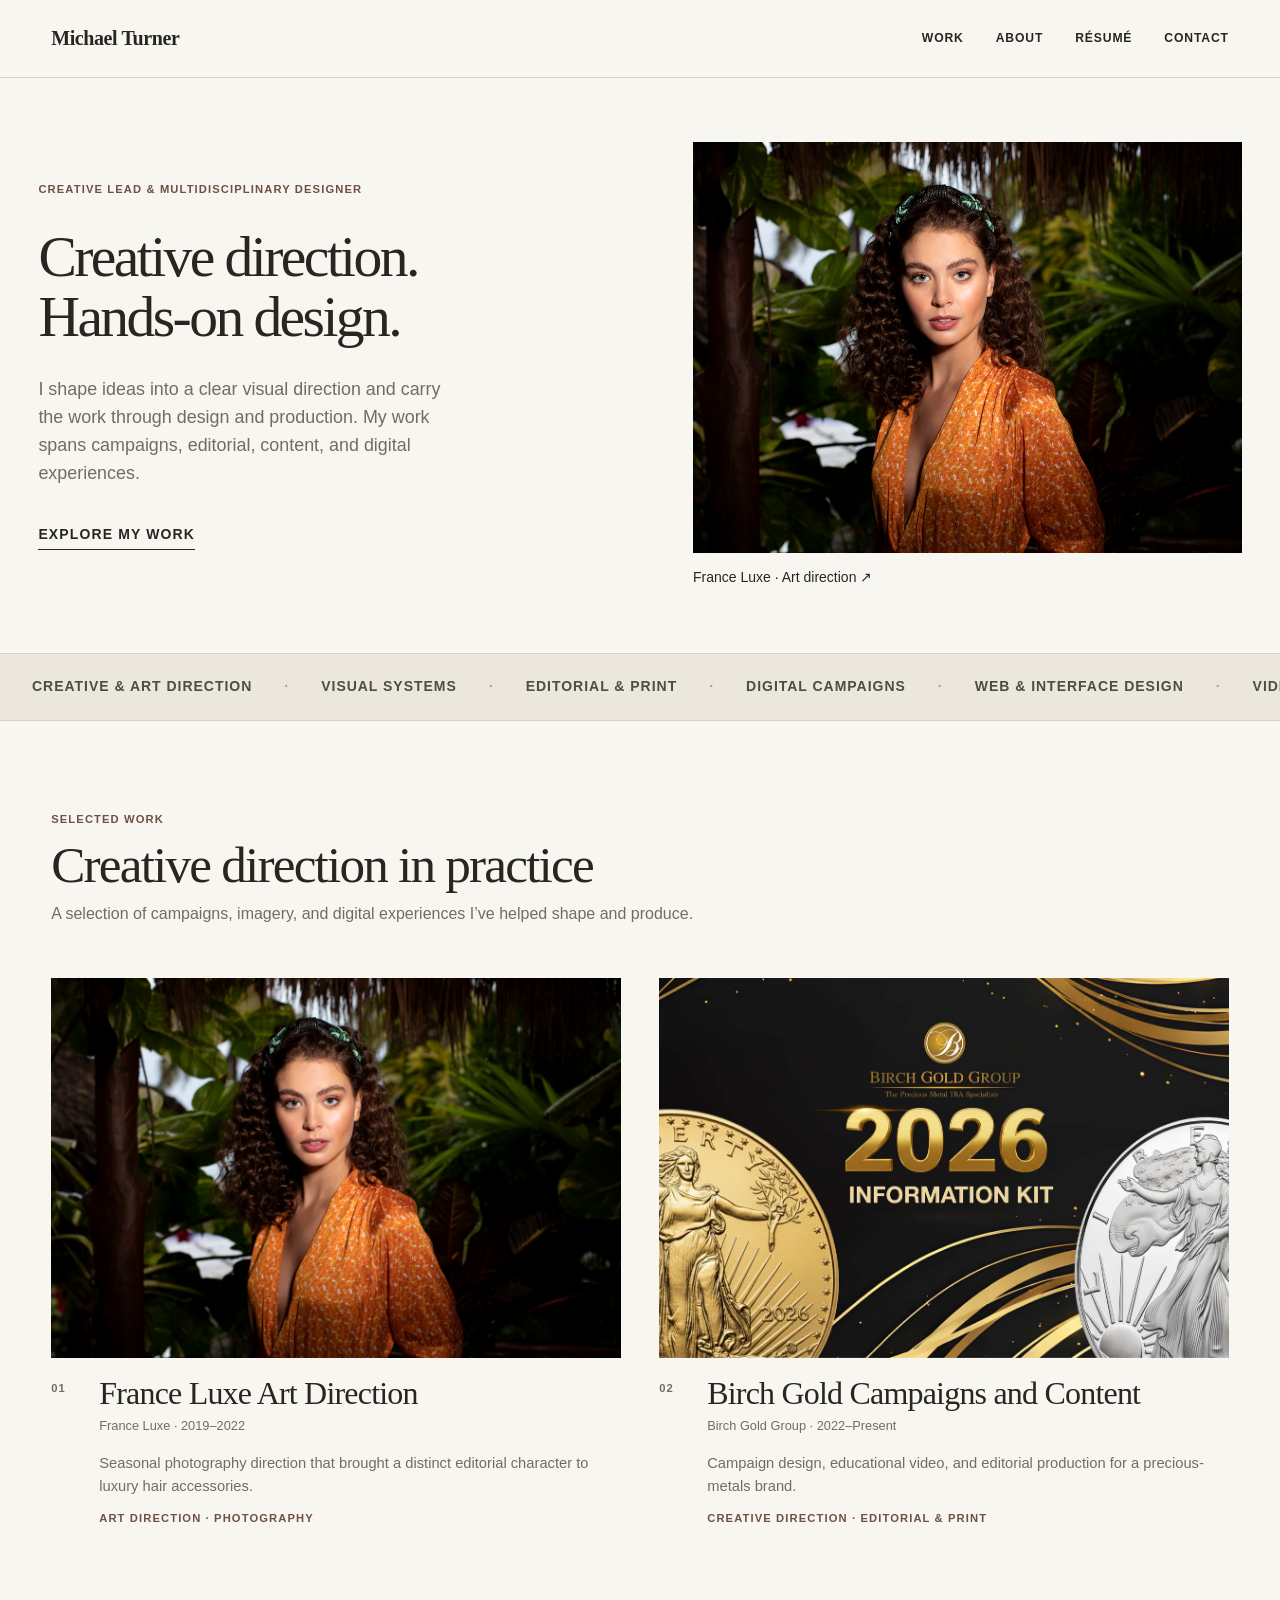
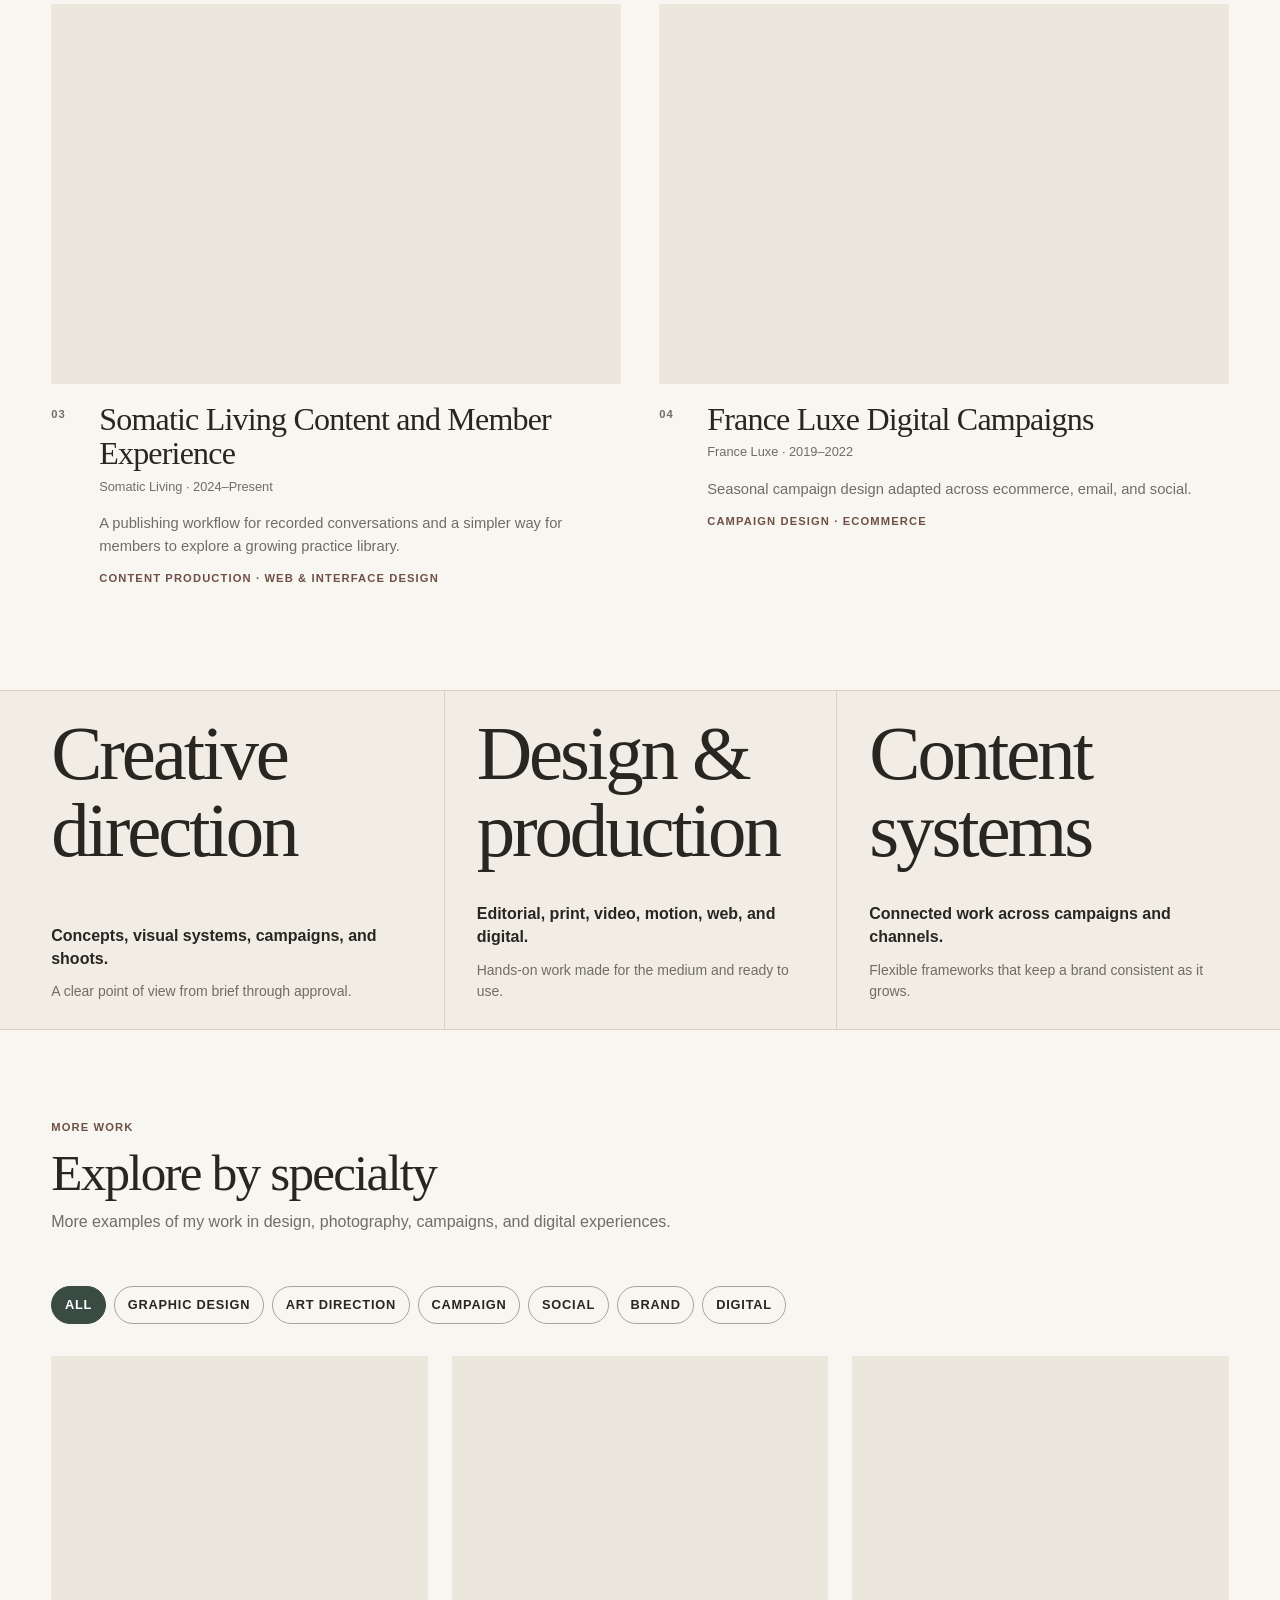
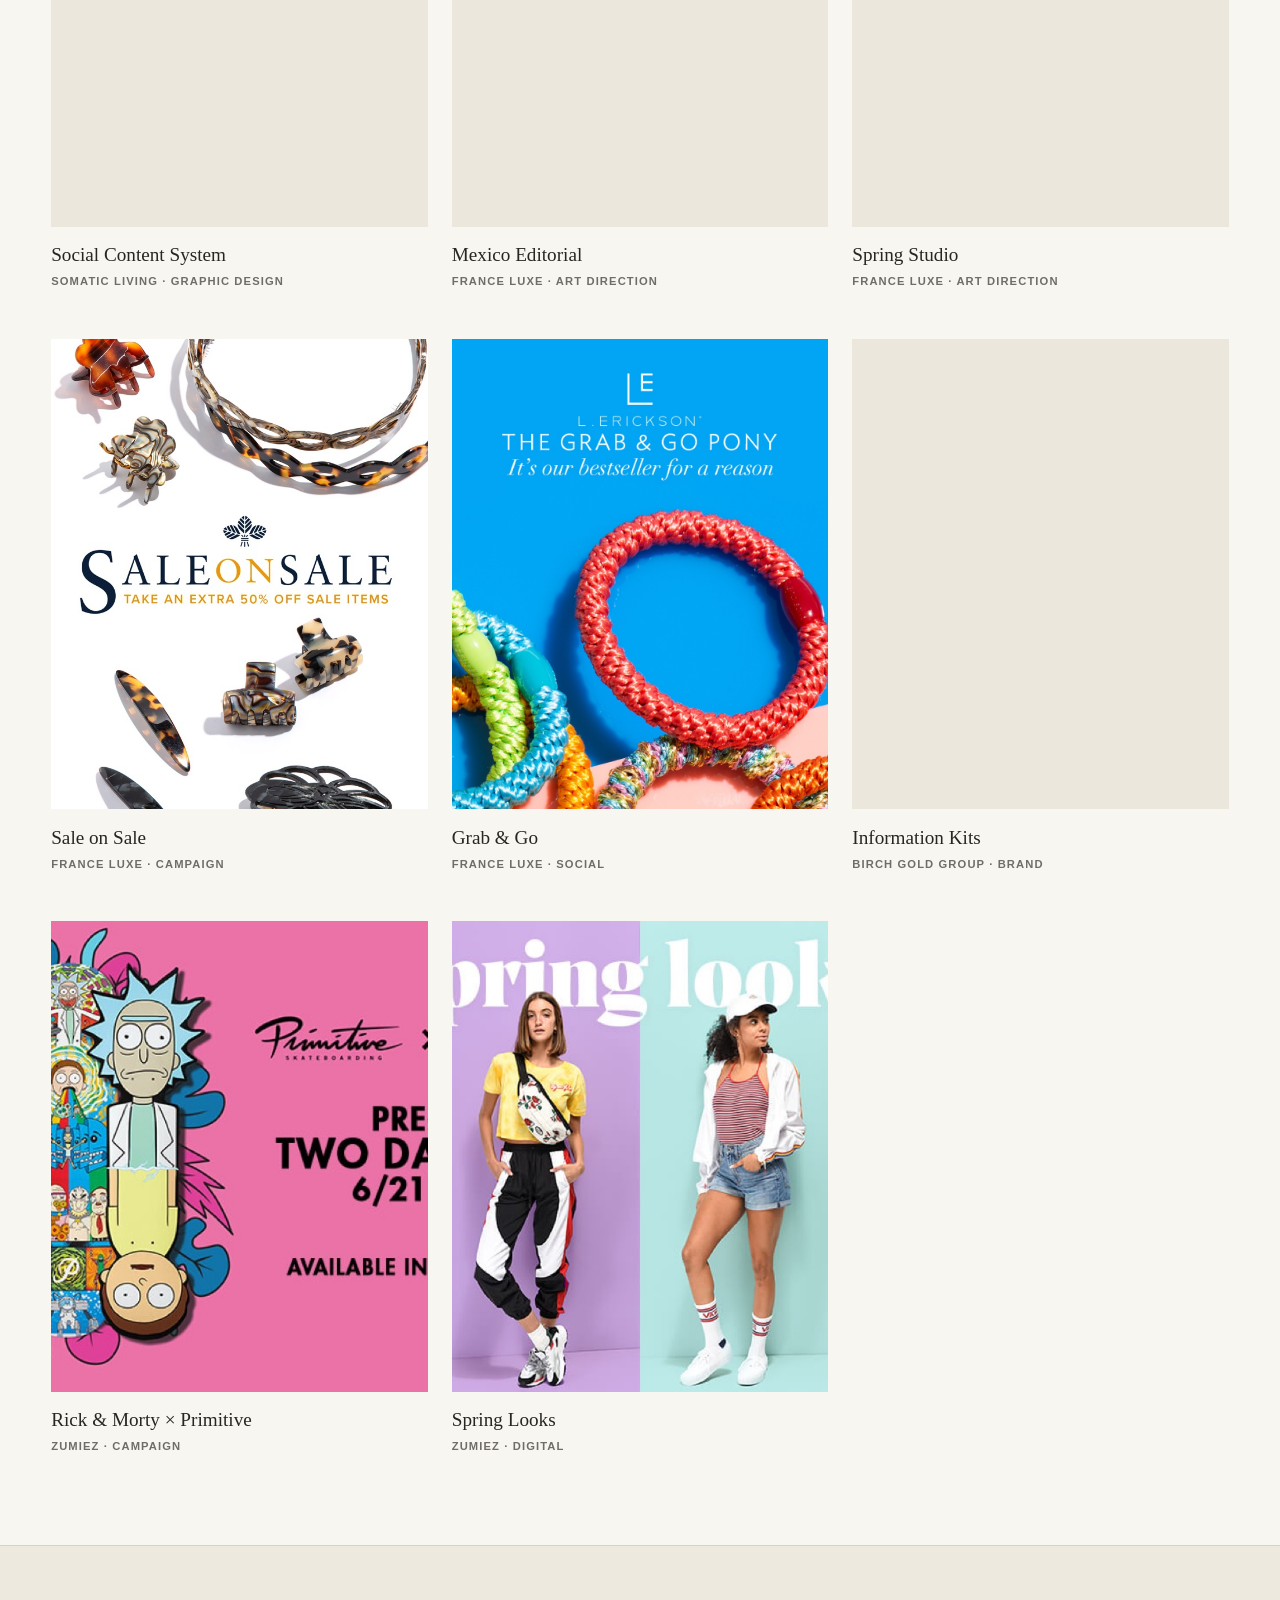
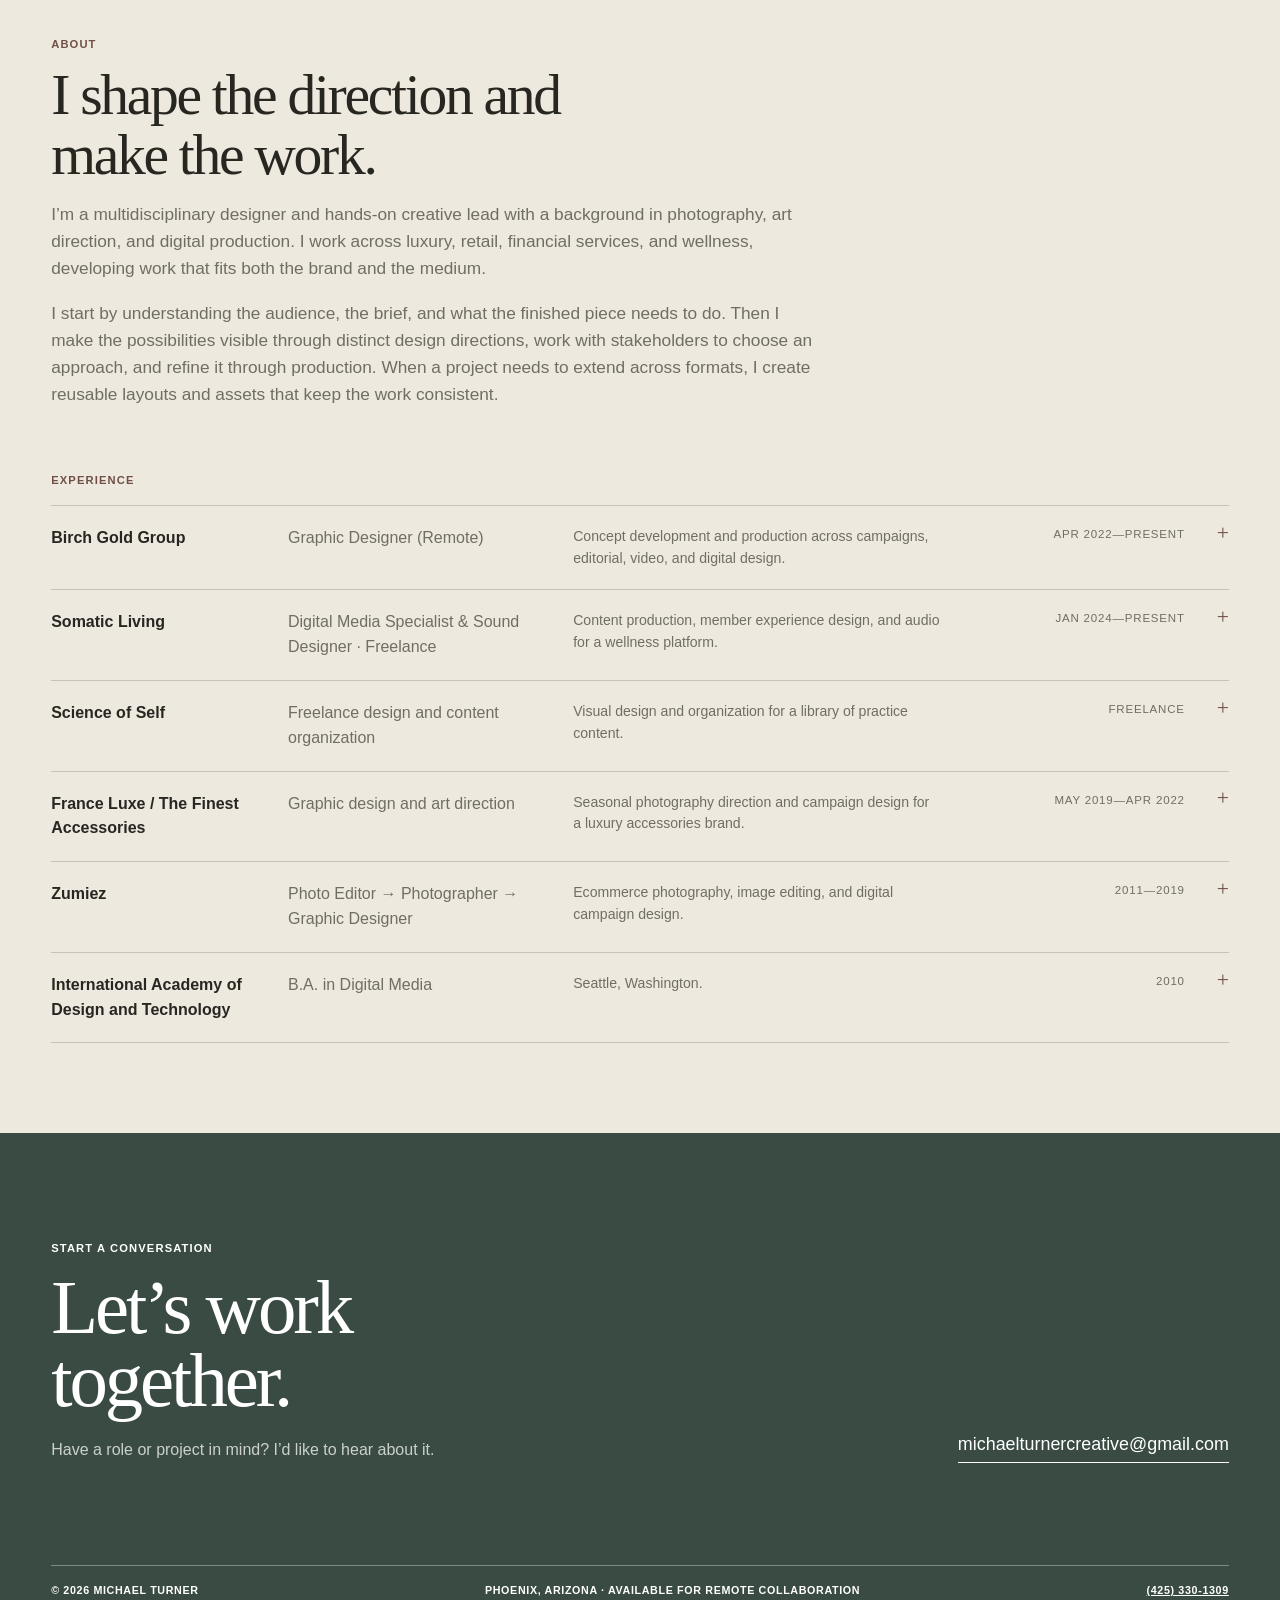
==== index.html @ b7e1db3f "Publish portfolio website" ====
<!doctype html>
<html lang="en">
<head>
  <meta charset="utf-8">
  <meta name="viewport" content="width=device-width, initial-scale=1">
  <meta name="theme-color" content="#f2efe8">
  <meta name="description" content="Michael Turner is a hands-on creative lead and multidisciplinary designer working across campaigns, editorial, video, photography, and digital experiences.">
  <title>Michael Turner | Creative Lead & Multidisciplinary Designer</title>
  <link rel="icon" href="data:image/svg+xml,%3Csvg xmlns='http://www.w3.org/2000/svg' viewBox='0 0 64 64'%3E%3Crect width='64' height='64' fill='%23121212'/%3E%3Ctext x='32' y='39' text-anchor='middle' font-family='Arial' font-size='24' font-weight='700' fill='white'%3EMT%3C/text%3E%3C/svg%3E">
  <link rel="stylesheet" href="style.css?v=20260911-gallery">
</head>
<body>
  <a class="skip-link" href="#main-content">Skip to content</a>

  <header class="site-header" id="site-header">
    <a class="wordmark" href="#home" aria-label="Michael Turner home">
      <span>Michael Turner</span>
    </a>
    <p class="header-role">Creative lead and multidisciplinary designer</p>
    <button class="menu-toggle" type="button" aria-expanded="false" aria-controls="site-nav">Menu</button>
    <nav class="site-nav" id="site-nav" aria-label="Primary navigation">
      <a href="#work">Work</a>
      <a href="#about">About</a>
      <a href="assets/Michael-Turner-Resume.pdf" target="_blank" rel="noopener">Résumé</a>
      <a href="mailto:michaelturnercreative@gmail.com">Contact</a>
    </nav>
  </header>

  <main id="main-content" tabindex="-1"></main>

  <div class="lightbox" id="lightbox" role="dialog" aria-modal="true" aria-label="Image preview" hidden>
    <button class="lightbox-close" type="button" aria-label="Close image viewer">Close image viewer</button>
    <img id="lightbox-image" alt="">
  </div>

  <!-- Editable content files: site, experience, projects, then additional work. -->
  <script src="content/site.js?v=20260915"></script>
  <script src="content/experience.js?v=20260917b"></script>
  <script src="content/projects/france-luxe-art-direction/content.js?v=20260915"></script>
  <script src="content/projects/birch-gold-digital-marketing/content.js?v=20260921b"></script>
  <script src="content/projects/somatic-living-creative-system/content.js?v=20260915"></script>
  <script src="content/projects/france-luxe-campaigns/content.js?v=20260915"></script>
  <script src="content/projects/zumiez-ecommerce-design/content.js?v=20260915"></script>
  <script src="content/generated-images.js?v=20260921b"></script>
  <script src="content/apply-folder-media.js?v=20260915"></script>
  <script src="content/archive.js?v=20260921b"></script>
  <script src="app.js?v=20260911-gallery"></script>
</body>
</html>
---- style.css ----
:root {
  --paper: #f8f6f1;
  --paper-deep: #ece7dd;
  --ink: #272621;
  --muted: #706d66;
  --line: #d7d1c6;
  --accent: #6f4f46;
  --green: #394b43;
  --max: 1280px;
  --side: clamp(1.25rem, 4vw, 4rem);
  --content-pad: max(var(--side), calc((100vw - var(--max)) / 2));
  --sans: "Helvetica Neue", Helvetica, Arial, sans-serif;
  --serif: "Iowan Old Style", Baskerville, Georgia, "Times New Roman", serif;
}

* { box-sizing: border-box; }

html {
  scroll-behavior: smooth;
  background: var(--paper);
}

body {
  margin: 0;
  background: var(--paper);
  color: var(--ink);
  font-family: var(--sans);
  font-size: 16px;
  line-height: 1.55;
  -webkit-font-smoothing: antialiased;
}

body.lightbox-open { overflow: hidden; }
a { color: inherit; }
button { font: inherit; }
img { max-width: 100%; }

a:focus-visible,
button:focus-visible {
  outline: 2px solid var(--accent);
  outline-offset: 4px;
}

::selection {
  background: #ded3c8;
  color: var(--ink);
}

.skip-link {
  position: fixed;
  left: 1rem;
  top: 1rem;
  z-index: 1000;
  padding: .7rem 1rem;
  background: var(--ink);
  color: white;
  transform: translateY(-180%);
  transition: transform .2s ease;
}

.skip-link:focus { transform: translateY(0); }

.content-error {
  max-width: 760px;
  margin: clamp(5rem, 12vw, 10rem) auto;
  padding: 0 var(--side);
}

.content-error h1 {
  margin: 0 0 1rem;
  font-family: var(--serif);
  font-size: clamp(2.5rem, 6vw, 5rem);
  font-weight: 400;
  line-height: 1;
}

.content-error p { max-width: 52ch; color: var(--muted); }

.site-header {
  position: sticky;
  top: 0;
  z-index: 100;
  display: grid;
  grid-template-columns: 1fr auto;
  align-items: center;
  min-height: 78px;
  padding: .85rem var(--content-pad);
  border-bottom: 1px solid var(--line);
  background: rgba(248, 246, 241, .96);
  backdrop-filter: blur(10px);
}

.wordmark {
  width: max-content;
  color: var(--ink);
  font-family: var(--serif);
  font-size: 1.25rem;
  font-weight: 600;
  line-height: .95;
  letter-spacing: -.02em;
  text-decoration: none;
}

.wordmark span { display: block; }
.header-role { display: none; }

.site-nav {
  display: flex;
  justify-self: end;
  gap: clamp(1.25rem, 2.5vw, 2.5rem);
}

.site-nav a,
.menu-toggle {
  border: 0;
  background: none;
  color: var(--ink);
  font-size: .76rem;
  font-weight: 600;
  letter-spacing: .07em;
  text-decoration: none;
  text-transform: uppercase;
}

.site-nav a { padding: .3rem 0; border-bottom: 1px solid transparent; }
.site-nav a:hover,
.site-nav a:focus-visible { border-color: currentColor; }
.menu-toggle { display: none; }

.page-shell { overflow: clip; }
.section-pad { padding-left: var(--content-pad); padding-right: var(--content-pad); }

.home-hero {
  min-height: 510px;
  display: grid;
  grid-template-columns: minmax(0, 1.5fr) minmax(280px, 1fr);
  gap: clamp(3rem, 7vw, 7rem);
  padding: clamp(3.5rem, 5vw, 5rem) var(--content-pad);
}

.hero-primary,
.hero-secondary {
  display: flex;
  flex-direction: column;
  align-items: flex-start;
}

.eyebrow,
.section-kicker,
.project-index,
.meta-label,
.archive-meta,
.project-tags,
.footer-label {
  font-size: .7rem;
  font-weight: 600;
  letter-spacing: .1em;
  text-transform: uppercase;
}

.eyebrow,
.section-kicker { margin: 0; color: var(--accent); }

.hero-availability {
  max-width: 24rem;
  margin: 0;
  color: var(--muted);
  font-size: .88rem;
  text-align: left;
}

.hero-title {
  max-width: 15ch;
  white-space: pre-line;
  margin: 2.5rem 0;
  font-family: var(--serif);
  font-size: clamp(3.25rem, 5.2vw, 5.65rem);
  font-weight: 400;
  line-height: 1.04;
  letter-spacing: -.045em;
  text-wrap: balance;
}

.hero-scroll {
  display: inline-flex;
  gap: .65rem;
  align-items: center;
  width: max-content;
  padding-bottom: .2rem;
  border-bottom: 1px solid var(--ink);
  font-size: .76rem;
  font-weight: 600;
  letter-spacing: .08em;
  text-decoration: none;
  text-transform: uppercase;
}

.hero-intro {
  max-width: 30rem;
  margin: 0;
  color: var(--muted);
  font-size: clamp(1.05rem, 1.45vw, 1.25rem);
  line-height: 1.55;
}

.capability-ticker {
  padding: 1.15rem var(--content-pad);
  border-top: 1px solid var(--line);
  border-bottom: 1px solid var(--line);
  background: var(--paper-deep);
}

.ticker-track {
  display: flex;
  flex-wrap: wrap;
  gap: .65rem 0;
  align-items: center;
}

.ticker-item {
  display: inline-flex;
  align-items: center;
  color: #4f4c46;
  font-size: .72rem;
  font-weight: 600;
  letter-spacing: .07em;
  text-transform: uppercase;
}

.ticker-item:not(:last-child)::after {
  margin: 0 1rem;
  color: #aaa298;
  content: "•";
}

.featured-work {
  padding-top: clamp(4rem, 7vw, 6.5rem);
  padding-bottom: clamp(4rem, 8vw, 7rem);
}

.section-heading-row,
.archive-header {
  display: grid;
  grid-template-columns: 180px 1fr;
  gap: 3rem;
  align-items: start;
  margin-bottom: clamp(2.5rem, 5vw, 4rem);
}

.section-title {
  margin: -.15rem 0 0;
  font-family: var(--serif);
  font-size: clamp(2.4rem, 4vw, 4.4rem);
  font-weight: 400;
  line-height: 1.05;
  letter-spacing: -.035em;
}

.project-grid {
  display: grid;
  grid-template-columns: repeat(2, minmax(0, 1fr));
  gap: clamp(3rem, 6vw, 6rem) clamp(1.5rem, 3vw, 3rem);
}

.project-card { min-width: 0; }
.project-link { display: block; color: inherit; text-decoration: none; }

.project-cover {
  position: relative;
  aspect-ratio: 3 / 2;
  overflow: hidden;
  background: var(--paper-deep);
}

.project-cover img {
  width: 100%;
  height: 100%;
  display: block;
  object-fit: cover;
  transition: transform .45s ease;
}

.project-link:hover .project-cover img,
.project-link:focus-visible .project-cover img { transform: scale(1.02); }

.view-project {
  position: absolute;
  right: 1rem;
  bottom: 1rem;
  padding: .65rem .8rem;
  background: rgba(248, 246, 241, .95);
  color: var(--ink);
  font-size: .65rem;
  font-weight: 600;
  letter-spacing: .06em;
  line-height: 1.2;
  text-align: center;
  text-transform: uppercase;
  opacity: 0;
  transform: translateY(.25rem);
  transition: opacity .2s ease, transform .2s ease;
}

.project-link:hover .view-project,
.project-link:focus-visible .view-project { opacity: 1; transform: none; }

.project-card-meta {
  display: grid;
  grid-template-columns: 2rem 1fr;
  gap: .75rem 1rem;
  align-items: start;
  padding-top: 1.15rem;
}

.project-index { grid-row: 1 / span 2; padding-top: .25rem; color: var(--muted); }
.project-card-title {
  margin: 0;
  font-family: var(--serif);
  font-size: clamp(1.55rem, 2.5vw, 2.25rem);
  font-weight: 400;
  line-height: 1.08;
  letter-spacing: -.025em;
}

.project-client { margin: .35rem 0 0; color: var(--muted); font-size: .8rem; }
.project-card-summary { max-width: 36rem; margin: 1rem 0 0; color: var(--muted); font-size: .92rem; line-height: 1.55; }
.project-tags { grid-column: 2; margin: 0; color: var(--accent); }

.stats {
  display: grid;
  grid-template-columns: repeat(3, 1fr);
  padding: 0 var(--content-pad);
  border-top: 1px solid var(--line);
  border-bottom: 1px solid var(--line);
  background: #f1ede5;
}

.stat {
  min-height: 220px;
  display: flex;
  flex-direction: column;
  justify-content: space-between;
  padding: 1.6rem clamp(1rem, 2.5vw, 2.5rem);
}

.stat:first-child { padding-left: 0; }
.stat:last-child { padding-right: 0; }
.stat + .stat { border-left: 1px solid var(--line); }
.stat-value { margin: 0; font-family: var(--serif); font-size: clamp(3.4rem, 6vw, 6rem); line-height: 1; letter-spacing: -.04em; }
.stat-label { max-width: 15rem; margin: 2rem 0 0; color: var(--muted); font-size: .72rem; font-weight: 600; letter-spacing: .08em; text-transform: uppercase; }

.archive-section {
  padding-top: clamp(4rem, 7vw, 6.5rem);
  padding-bottom: clamp(4rem, 7vw, 6.5rem);
}

.archive-filters { display: flex; flex-wrap: wrap; gap: .5rem; margin-top: 1.6rem; }
.filter-btn {
  padding: .5rem .8rem;
  border: 1px solid #aaa398;
  border-radius: 100px;
  background: transparent;
  color: var(--ink);
  cursor: pointer;
  font-size: .67rem;
  font-weight: 600;
  letter-spacing: .06em;
  text-transform: uppercase;
  transition: background .2s ease, color .2s ease, border-color .2s ease;
}

.filter-btn:hover,
.filter-btn:focus-visible,
.filter-btn.is-active { border-color: var(--green); background: var(--green); color: white; }

.archive-grid { display: grid; grid-template-columns: repeat(3, 1fr); gap: 3rem 1.5rem; }
.archive-card[hidden] { display: none; }
.archive-card a { display: block; text-decoration: none; }
.archive-image { aspect-ratio: 4 / 5; overflow: hidden; background: var(--paper-deep); }
.archive-image img { width: 100%; height: 100%; display: block; object-fit: cover; transition: transform .4s ease; }
.archive-card a:hover img,
.archive-card a:focus-visible img { transform: scale(1.02); }
.archive-copy { padding-top: .85rem; }
.archive-copy h3 { margin: 0; font-family: var(--serif); font-size: 1.2rem; font-weight: 400; }
.archive-meta { margin: .2rem 0 0; color: var(--muted); }

.about-section {
  display: grid;
  grid-template-columns: 180px 1fr;
  gap: 3rem;
  padding-top: clamp(4rem, 7vw, 6.5rem);
  padding-bottom: clamp(4rem, 7vw, 6.5rem);
  border-top: 1px solid var(--line);
  background: #eee9df;
}

.about-content { max-width: none; }
.about-statement {
  max-width: 20ch;
  margin: 0 0 2rem;
  font-family: var(--serif);
  font-size: clamp(2.5rem, 4.5vw, 4.8rem);
  font-weight: 400;
  line-height: 1.04;
  letter-spacing: -.04em;
}

.about-intro { max-width: 48rem; margin: 0 0 4rem; color: var(--muted); font-size: clamp(1rem, 1.35vw, 1.18rem); }
.about-intro p { margin: 0 0 1.1em; }
.about-intro p:last-child { margin-bottom: 0; }
.experience-kicker { margin-bottom: 1rem; }
.experience-list { border-top: 1px solid #c9c2b7; }
.experience-item { border-bottom: 1px solid #c9c2b7; }
.experience-row {
  display: grid;
  grid-template-columns: minmax(0, 1.1fr) minmax(0, 1.35fr) minmax(0, 1.9fr) 13.75rem 1.25rem;
  gap: 1.5rem;
  align-items: start;
  padding: 1.25rem 0;
  cursor: pointer;
  list-style: none;
}

.experience-row::-webkit-details-marker { display: none; }
.experience-row::marker { display: none; content: ""; }
.experience-row:focus-visible { outline: 1px solid var(--accent); outline-offset: -1px; }
.experience-item[open] .experience-row { padding-bottom: 1rem; }
.experience-company { font-weight: 600; }
.experience-role,
.experience-note,
.experience-dates { color: var(--muted); }
.experience-note { font-size: .88rem; }
.experience-dates { text-align: right; font-size: .72rem; letter-spacing: .07em; text-transform: uppercase; }
.experience-toggle {
  position: relative;
  width: 1.25rem;
  height: 1.25rem;
  color: var(--accent);
}

.experience-toggle::before {
  position: absolute;
  inset: -.2rem 0 0;
  content: "+";
  font-family: var(--serif);
  font-size: 1.35rem;
  font-weight: 400;
  line-height: 1;
  text-align: right;
}

.experience-item[open] .experience-toggle::before { content: "−"; }
.experience-detail {
  display: grid;
  grid-template-columns: minmax(0, 1.1fr) minmax(0, 1.35fr) minmax(0, 1.9fr) 13.75rem 1.25rem;
  gap: 1.5rem;
  padding: .75rem 0 1.75rem;
}

.experience-detail p {
  grid-column: 2 / 4;
  max-width: 46rem;
  margin: 0;
  color: #58554f;
  font-size: .94rem;
  line-height: 1.7;
}

.experience-work-link {
  grid-column: 2 / 4;
  justify-self: start;
  display: inline-flex;
  gap: .4rem;
  align-items: center;
  padding-bottom: .1rem;
  border-bottom: 1px solid currentColor;
  color: var(--accent);
  font-size: .8rem;
  font-weight: 500;
  text-decoration: none;
}

.experience-work-link span { transition: transform .2s ease; }
.experience-work-link:hover span,
.experience-work-link:focus-visible span { transform: translateX(.2rem); }

.site-footer {
  padding: clamp(4rem, 8vw, 7rem) var(--content-pad) 1.5rem;
  background: var(--green);
  color: white;
}

.footer-cta { display: flex; justify-content: space-between; gap: 3rem; align-items: end; padding-bottom: clamp(4rem, 8vw, 7rem); }
.footer-cta h2 { max-width: 10ch; margin: .75rem 0 0; font-family: var(--serif); font-size: clamp(3rem, 6vw, 6.2rem); font-weight: 400; line-height: .95; letter-spacing: -.04em; }
.footer-supporting-line { max-width: 34rem; margin: 1.25rem 0 0; color: rgba(255,255,255,.74); }
.footer-email { display: inline-block; padding-bottom: .2rem; border-bottom: 1px solid currentColor; font-size: clamp(.95rem, 1.4vw, 1.2rem); text-decoration: none; }
.footer-bottom { display: flex; justify-content: space-between; gap: 2rem; padding-top: 1rem; border-top: 1px solid rgba(255,255,255,.35); font-size: .67rem; font-weight: 600; letter-spacing: .06em; text-transform: uppercase; }

/* Project detail */
.project-page { --project-color: #9c6b61; }
.project-page.theme-blue { --project-color: #73889a; }
.project-page.theme-gold { --project-color: #aa8b4f; }
.project-page.theme-violet { --project-color: #81758e; }
.project-page.theme-green { --project-color: #394b43; }

.project-hero {
  min-height: 520px;
  display: grid;
  grid-template-rows: auto 1fr auto;
  padding: 2rem var(--content-pad) 2.5rem;
  border-top: 5px solid var(--project-color);
}

.back-link { width: max-content; color: var(--muted); font-size: .7rem; font-weight: 600; letter-spacing: .08em; text-decoration: none; text-transform: uppercase; }
.project-hero-title { max-width: 15ch; align-self: center; margin: 3rem 0; font-family: var(--serif); font-size: clamp(3.3rem, 6.5vw, 7rem); font-weight: 400; line-height: 1; letter-spacing: -.045em; }
.project-hero-meta { display: grid; grid-template-columns: repeat(4, 1fr); gap: 1.5rem; padding-top: 1.2rem; border-top: 1px solid var(--line); }
.project-hero-meta p { margin: .25rem 0 0; font-size: .88rem; }
.project-links { grid-column: 1 / -1; display: flex; flex-wrap: wrap; gap: .75rem 1.5rem; align-items: center; padding-top: 1.2rem; border-top: 1px solid var(--line); }
.project-links-list { display: flex; flex-wrap: wrap; gap: .6rem; }
.project-external-link { display: inline-flex; align-items: center; gap: .45rem; padding: .45rem .7rem; border: 1px solid var(--line); border-radius: 999px; color: var(--ink); font-size: .76rem; font-weight: 600; text-decoration: none; transition: border-color .2s ease, background .2s ease, color .2s ease; }
.project-external-link svg { width: 1rem; height: 1rem; fill: none; stroke: currentColor; stroke-width: 1.7; stroke-linecap: round; stroke-linejoin: round; }
.project-external-link:hover, .project-external-link:focus-visible { border-color: var(--project-color); background: var(--project-color); color: white; }

.project-lead-image { margin: 0; padding: clamp(1.5rem, 4vw, 4rem) var(--content-pad); background: #e9e4da; }
.project-lead-image img { width: 100%; max-height: 78vh; display: block; object-fit: contain; }

.project-story {
  display: block;
  padding-top: clamp(4rem, 7vw, 6.5rem);
  padding-bottom: clamp(4rem, 7vw, 6.5rem);
}

.project-story > .section-kicker { margin-bottom: .75rem; }
.project-story-main { max-width: none; }
.project-summary { max-width: none; margin: 0 0 3rem; font-family: var(--serif); font-size: clamp(2.2rem, 4vw, 4.4rem); font-weight: 400; line-height: 1.07; letter-spacing: -.035em; text-wrap: balance; }
.story-columns { display: grid; grid-template-columns: 1fr 1fr; gap: 4rem; }
.story-columns h2 { margin: 0 0 .8rem; color: var(--accent); font-size: .7rem; letter-spacing: .1em; text-transform: uppercase; }
.story-columns p { margin: 0 0 1em; color: var(--muted); font-size: .98rem; line-height: 1.7; }
.story-columns p:last-child { margin-bottom: 0; }
.contribution-list { margin: 0; padding: 0; list-style: none; }
.contribution-list li { padding: .65rem 0; border-bottom: 1px solid var(--line); }
.project-results-block { margin-top: 4rem; }
.project-results-title { margin: 0 0 1rem; font-size: .78rem; letter-spacing: .09em; text-transform: uppercase; }
.project-results { display: grid; grid-template-columns: repeat(3, 1fr); border-top: 1px solid var(--line); border-bottom: 1px solid var(--line); }
.project-result { padding: 1.5rem 1.5rem 1.5rem 0; }
.project-result + .project-result { padding-left: 1.5rem; border-left: 1px solid var(--line); }
.project-result-value { margin: 0 0 .65rem; font-family: var(--serif); font-size: clamp(2rem, 3vw, 3.4rem); line-height: 1; letter-spacing: -.035em; }
.project-result-label { max-width: 28ch; margin: 0; color: var(--muted); font-size: .82rem; line-height: 1.5; }

.project-gallery { --gallery-gap: clamp(.75rem, 1.2vw, 1.25rem); display: grid; gap: var(--gallery-gap); padding: 0 var(--content-pad) clamp(5rem, 9vw, 8rem); background: var(--paper-deep); }
.gallery-row { display: grid; grid-template-columns: var(--gallery-columns, repeat(2, minmax(0, 1fr))); gap: var(--gallery-gap); align-items: start; min-width: 0; }
.gallery-row:has(> :only-child) { grid-template-columns: minmax(0, 1fr); }
.gallery-item { min-width: 0; min-height: 0; display: block; overflow: hidden; margin: 0; padding: 0; border: 0; appearance: none; background: var(--paper-deep); cursor: zoom-in; }
.gallery-item img { width: 100%; height: auto; max-width: none; max-height: none; display: block; object-fit: contain; }

.next-project { display: block; padding: clamp(4rem, 7vw, 6rem) var(--content-pad); border-top: 1px solid var(--line); background: #eee9df; text-decoration: none; }
.next-project-label { display: block; margin-bottom: 1rem; color: var(--muted); font-size: .7rem; letter-spacing: .08em; text-transform: uppercase; }
.next-project-title { display: flex; justify-content: space-between; gap: 2rem; align-items: center; font-family: var(--serif); font-size: clamp(2.4rem, 5vw, 5.3rem); line-height: 1; letter-spacing: -.035em; }
.next-project:hover .next-project-title span:last-child { transform: translateX(.4rem); }
.next-project-title span:last-child { transition: transform .2s ease; }

.lightbox { position: fixed; inset: 0; z-index: 999; display: grid; place-items: center; padding: 4.5rem 1rem 1rem; background: rgba(25,24,22,.96); }
.lightbox[hidden] { display: none; }
.lightbox img { max-width: 96vw; max-height: 88vh; object-fit: contain; }
.lightbox-close { position: absolute; top: 1.2rem; right: 1.2rem; border: 0; background: transparent; color: white; cursor: pointer; font-size: .7rem; font-weight: 600; letter-spacing: .1em; text-transform: uppercase; }

.reveal { opacity: 0; transform: translateY(10px); transition: opacity .5s ease, transform .5s ease; }
.reveal.is-visible { opacity: 1; transform: none; }

@media (max-width: 900px) {
  .site-header { grid-template-columns: 1fr auto; }
  .menu-toggle { display: block; justify-self: end; cursor: pointer; }
  .site-nav {
    position: fixed;
    inset: 78px 0 auto;
    display: none;
    width: 100%;
    justify-self: stretch;
    flex-direction: column;
    gap: 0;
    padding: 0 var(--side);
    border-bottom: 1px solid var(--line);
    background: var(--paper);
  }
  .site-nav.is-open { display: flex; }
  .site-nav a { padding: 1rem 0; border-top: 1px solid var(--line); border-bottom: 0; font-size: .82rem; }
  .home-hero { min-height: auto; grid-template-columns: 1fr; gap: 3rem; }
  .hero-title { margin: 3rem 0; }
  .hero-secondary { gap: 1rem; padding-top: 1.5rem; border-top: 1px solid var(--line); }
  .hero-intro { margin-top: 0; }
  .section-heading-row,
  .archive-header,
  .about-section,
  .project-story { grid-template-columns: 1fr; gap: 1.5rem; }
  .project-grid { gap: 4rem 1.5rem; }
  .stats { grid-template-columns: 1fr; }
  .stat { min-height: 180px; padding: 1.5rem 0; }
  .stat + .stat { border-left: 0; border-top: 1px solid var(--line); }
  .archive-grid { grid-template-columns: repeat(2, 1fr); }
  .experience-row { grid-template-columns: 1fr auto 1.25rem; gap: .65rem 1rem; }
  .experience-company { grid-column: 1; }
  .experience-dates { grid-row: 1; grid-column: 2; }
  .experience-toggle { grid-row: 1; grid-column: 3; }
  .experience-role { grid-column: 1 / 3; }
  .experience-note { grid-column: 1 / -1; }
  .experience-detail { grid-template-columns: 1fr; gap: 1rem; }
  .experience-detail p,
  .experience-work-link { grid-column: 1; }
  .footer-cta { align-items: start; flex-direction: column; }
  .project-hero-meta { grid-template-columns: 1fr 1fr; }
}

@media (max-width: 620px) {
  .site-header { min-height: 68px; }
  .site-nav { inset-block-start: 68px; }
  .home-hero { padding-top: 3.5rem; padding-bottom: 3.5rem; }
  .hero-primary { display: block; }
  .hero-title { font-size: clamp(2.8rem, 13vw, 4.2rem); }
  .hero-scroll { margin-top: 0; }
  .capability-ticker { padding-top: 1rem; padding-bottom: 1rem; }
  .ticker-track { display: block; }
  .ticker-item { margin: .25rem 0; }
  .project-grid { grid-template-columns: 1fr; }
  .project-cover { aspect-ratio: 3 / 2; }
  .view-project { display: none; }
  .project-card-summary { font-size: .9rem; }
  .archive-grid { grid-template-columns: 1fr; }
  .archive-image { aspect-ratio: 1; }
  .experience-row { grid-template-columns: 1fr auto; }
  .experience-company { grid-column: 1; grid-row: 1; }
  .experience-toggle { grid-column: 2; grid-row: 1; }
  .experience-role, .experience-note, .experience-dates { grid-column: 1 / -1; grid-row: auto; text-align: left; }
  .footer-bottom { flex-direction: column; }
  .project-hero { min-height: 560px; padding-top: 1.5rem; }
  .project-hero-title { font-size: 13vw; }
  .project-hero-meta { grid-template-columns: 1fr 1fr; gap: 1.25rem; }
  .story-columns { grid-template-columns: 1fr; gap: 2.5rem; }
  .project-results { grid-template-columns: 1fr; }
  .project-result { padding: 1.25rem 0; }
  .project-result + .project-result { padding-left: 0; border-top: 1px solid var(--line); border-left: 0; }
  .gallery-row { grid-template-columns: minmax(0, 1fr); }
}

@media (prefers-reduced-motion: reduce) {
  html { scroll-behavior: auto; }
  *, *::before, *::after { animation-duration: .01ms !important; transition-duration: .01ms !important; }
  .reveal { opacity: 1; transform: none; }
}

/* Portfolio review: coherent introduction and artwork-safe presentation. */
.hero-secondary { justify-content: center; gap: 1.4rem; max-width: 29rem; }
.hero-availability { font-size: .9rem; color: var(--ink); }
.hero-highlight { display: grid; gap: .7rem; border-top: 1px solid var(--line); padding-top: 1.3rem; color: var(--ink); text-decoration: none; font-size: .95rem; line-height: 1.5; }
.hero-highlight:hover { color: var(--accent); }
.hero-highlight .meta-label { font-size: .75rem; }
.hero-scroll { font-size: .875rem; }
.project-cover.fit-contain { padding: 0; }
.project-cover.fit-contain img { object-fit: cover; }
.project-card[data-project="somatic-living-creative-system"] .project-cover img { object-position: left center; }
.gallery-section-title { margin: clamp(2rem, 4vw, 3.5rem) 0 .25rem; font-size: 1rem; font-weight: 500; }
.gallery-section-title:first-child { margin-top: 0; }
@media (max-width: 900px) {
  .hero-secondary { max-width: 42rem; }
}
@media (max-width: 600px) {
  .hero-title { font-size: clamp(2.8rem, 10.8vw, 4.2rem); }
  .hero-secondary { gap: 1rem; }
}

.project-lead-image figcaption { margin-top: 1rem; font-size: .875rem; color: var(--muted); text-align: center; }

/* Clear hierarchy: one heading per work section, with explicit disclosure. */
.home-hero { grid-template-columns: 1fr 1fr; gap: 2rem 5rem; min-height: auto; padding-block: clamp(3rem, 5vw, 5rem); }
.hero-primary { display: contents; }
.home-hero .eyebrow, .home-hero .hero-title { grid-column: 1 / -1; }
.home-hero .hero-title { max-width: none; margin: 0; font-size: clamp(3.4rem, 6vw, 6.4rem); }
.home-hero .hero-scroll { grid-row: 3; align-self: end; justify-self: start; }
.home-hero .hero-secondary { grid-column: 2; grid-row: 3; max-width: 34rem; }
.hero-intro { font-size: clamp(1rem, 1.4vw, 1.2rem); }
.section-heading-row, .archive-header { grid-template-columns: minmax(0, 1fr) auto; align-items: center; gap: 2rem; margin-bottom: 2.5rem; }
.section-description { margin: 1rem 0 0; font-size: 1rem; color: var(--muted); }
.section-toggle { display: flex; align-items: center; gap: 1rem; padding: .8rem 0 .8rem 1rem; border: 0; background: transparent; color: var(--ink); font: inherit; font-size: .875rem; cursor: pointer; }
.section-toggle span { font-size: 1.5rem; }
.section-toggle:hover { color: var(--accent); }
#brand-work[hidden], #discipline-work[hidden] { display: none; }
.archive-filters { margin: 0 0 2rem; }
.filter-btn { font-size: .8rem; }
.stat-label { max-width: 24rem; font-size: 1rem; text-transform: none; letter-spacing: 0; line-height: 1.45; color: var(--ink); }
.stat-detail { max-width: 26rem; font-size: .875rem; line-height: 1.55; color: var(--muted); margin: .7rem 0 0; }
.stat { min-height: 300px; }
.capability-ticker { max-width: 1100px; margin: 0 auto; padding: 1.4rem 0; overflow-x: auto; scrollbar-width: none; mask-image: linear-gradient(to right, transparent, black 5%, black 95%, transparent); }
.capability-ticker::-webkit-scrollbar { display: none; }
.ticker-track { width: max-content; flex-wrap: nowrap; gap: 0; animation: capability-loop 36s linear infinite paused; }
.ticker-group { display: flex; flex-shrink: 0; align-items: center; }
.ticker-item { white-space: nowrap; flex-shrink: 0; font-size: .875rem; }
.ticker-item::after, .ticker-item:not(:last-child)::after { content: "·"; margin: 0 2rem; color: #aaa298; }
.capability-ticker:hover .ticker-track, .capability-ticker:focus .ticker-track { animation-play-state: running; }
@keyframes capability-loop { to { transform: translateX(-50%); } }
@media (hover: none), (prefers-reduced-motion: reduce) {
  .ticker-track { animation: none; }
  .ticker-group[aria-hidden="true"] { display: none; }
}
@media (max-width: 800px) {
  .home-hero { grid-template-columns: 1fr; gap: 1.8rem; }
  .home-hero .hero-title { font-size: clamp(2.7rem, 8.5vw, 4.5rem); }
  .home-hero .hero-secondary { grid-column: 1; grid-row: 3; padding: 0; border: 0; }
  .home-hero .hero-scroll { grid-row: 4; }
  .section-heading-row, .archive-header { gap: 1rem; }
  .section-title { font-size: clamp(2rem, 6vw, 3rem); }
  .stat { min-height: 250px; }
}
@media (max-width: 480px) {
  .section-heading-row, .archive-header { grid-template-columns: 1fr; }
  .section-toggle { justify-self: start; padding-left: 0; }
}
.ticker-group { padding-left: 2rem; }

/* Featured editorial hero and responsive studio wordmark. */
.wordmark { display: flex; flex-direction: row; gap: .28em; white-space: nowrap; }
.capability-ticker { width: 100%; max-width: none; margin: 0; mask-image: none; -webkit-mask-image: none; }
.home-hero { grid-template-columns: minmax(0, 1.1fr) minmax(0, 1fr); gap: clamp(2rem, 4vw, 5rem); align-items: center; padding-inline: clamp(1.25rem, 3vw, 4rem); }
.home-hero .hero-primary { display: flex; flex-direction: column; align-items: flex-start; gap: 1.8rem; min-width: 0; }
.home-hero .hero-title { font-size: clamp(2.8rem, 4.5vw, 5.8rem); margin: 0; line-height: 1.05; }
.home-hero .hero-intro { max-width: 43ch; margin: 0; }
.home-hero .hero-scroll { align-self: flex-start; margin-top: .5rem; }
.hero-feature { display: block; min-width: 0; color: var(--ink); text-decoration: none; }
.hero-feature img { display: block; width: 100%; aspect-ratio: 4 / 3; object-fit: cover; }
.hero-feature span { display: block; margin-top: .85rem; font-size: .875rem; }
.section-heading-row, .archive-header { display: block; margin-bottom: clamp(2rem, 4vw, 3.5rem); }
.section-heading-row .section-kicker, .archive-header .section-kicker { margin-bottom: .75rem; padding-top: 0; }
.section-heading-row > div, .archive-header > div { max-width: 52rem; }
.section-heading-row .section-description, .archive-header .section-description { margin-top: .65rem; }
.about-section { display: block; }
.about-section > .section-kicker { margin-bottom: .75rem; }
.about-statement { margin-bottom: 1rem; }
@media (max-width: 1050px) {
  .wordmark { flex-direction: column; gap: 0; }
}
@media (max-width: 800px) {
  .home-hero { grid-template-columns: 1fr; }
  .home-hero .hero-title { font-size: clamp(2.6rem, 7.8vw, 4.5rem); }
  .home-hero .hero-intro { max-width: 52ch; }
  .hero-feature img { aspect-ratio: 3 / 2; }
  .section-heading-row { grid-template-columns: 1fr; gap: 1rem; }
}
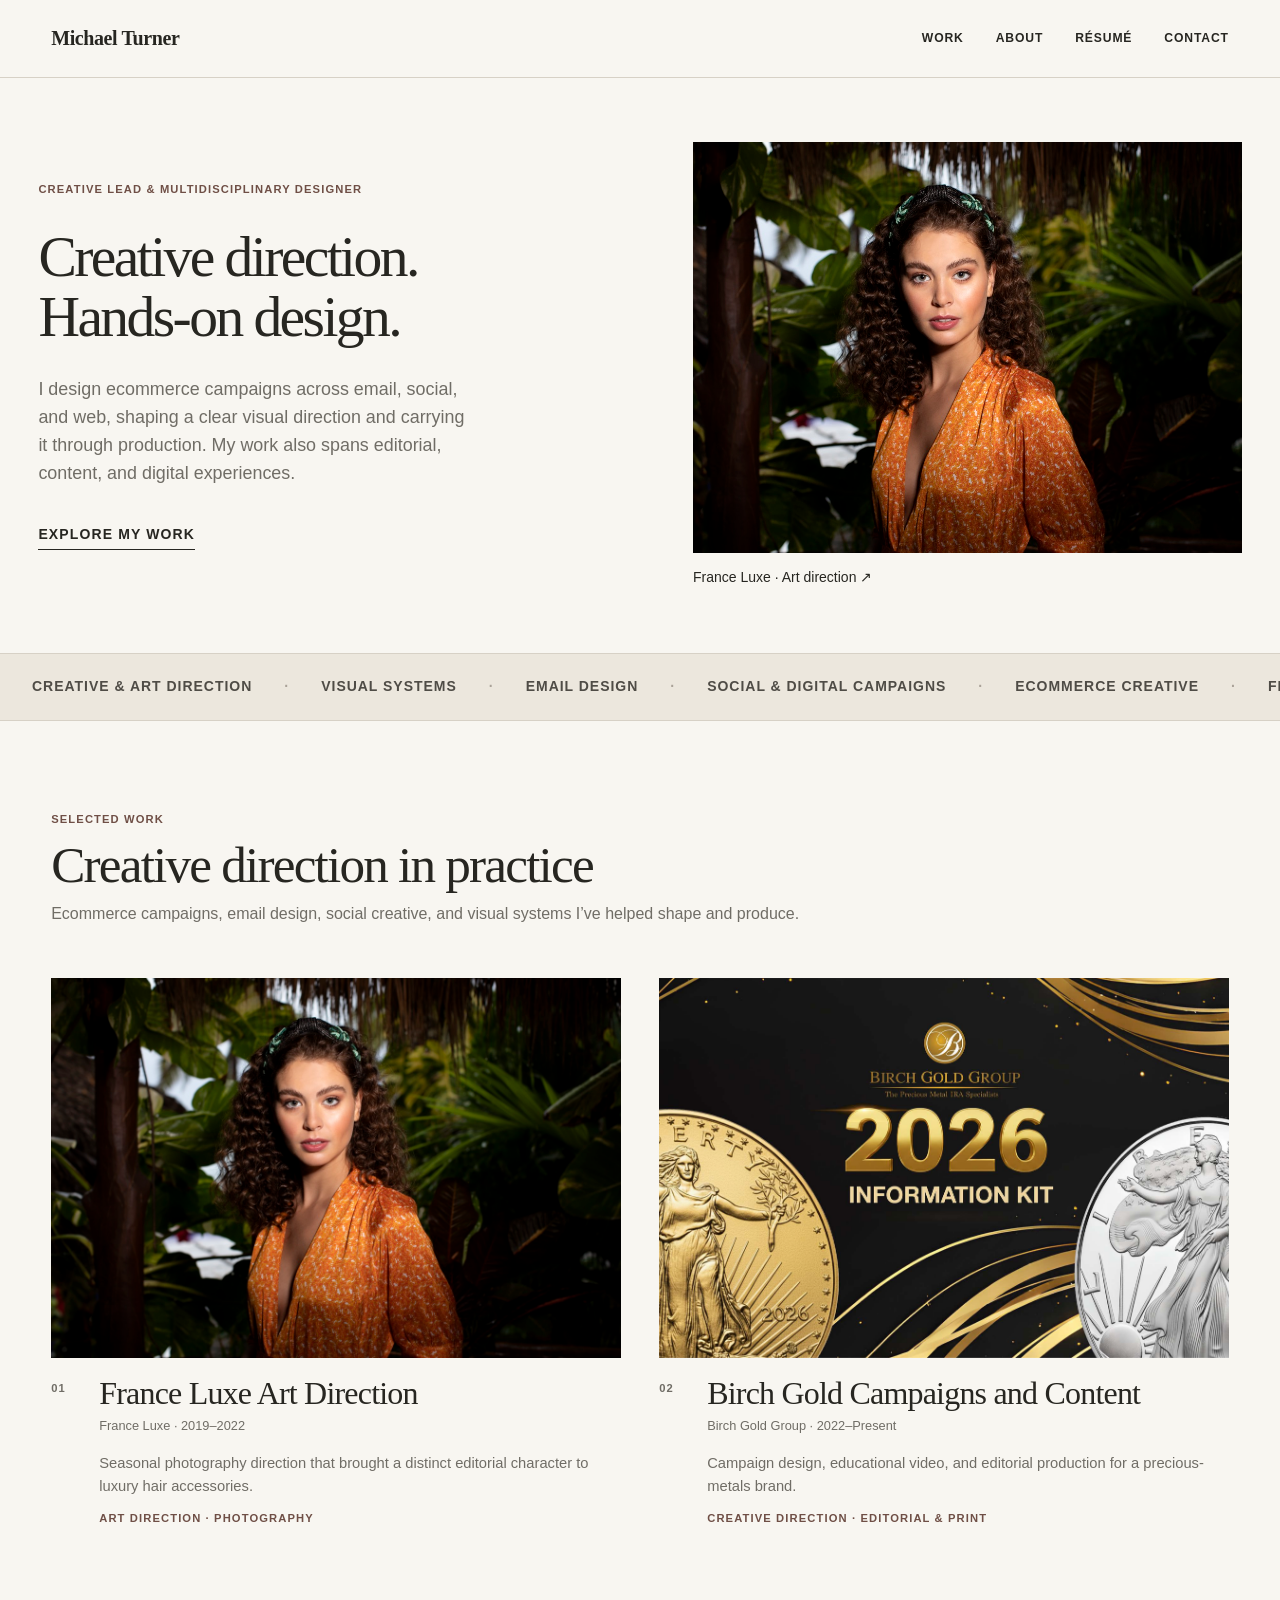
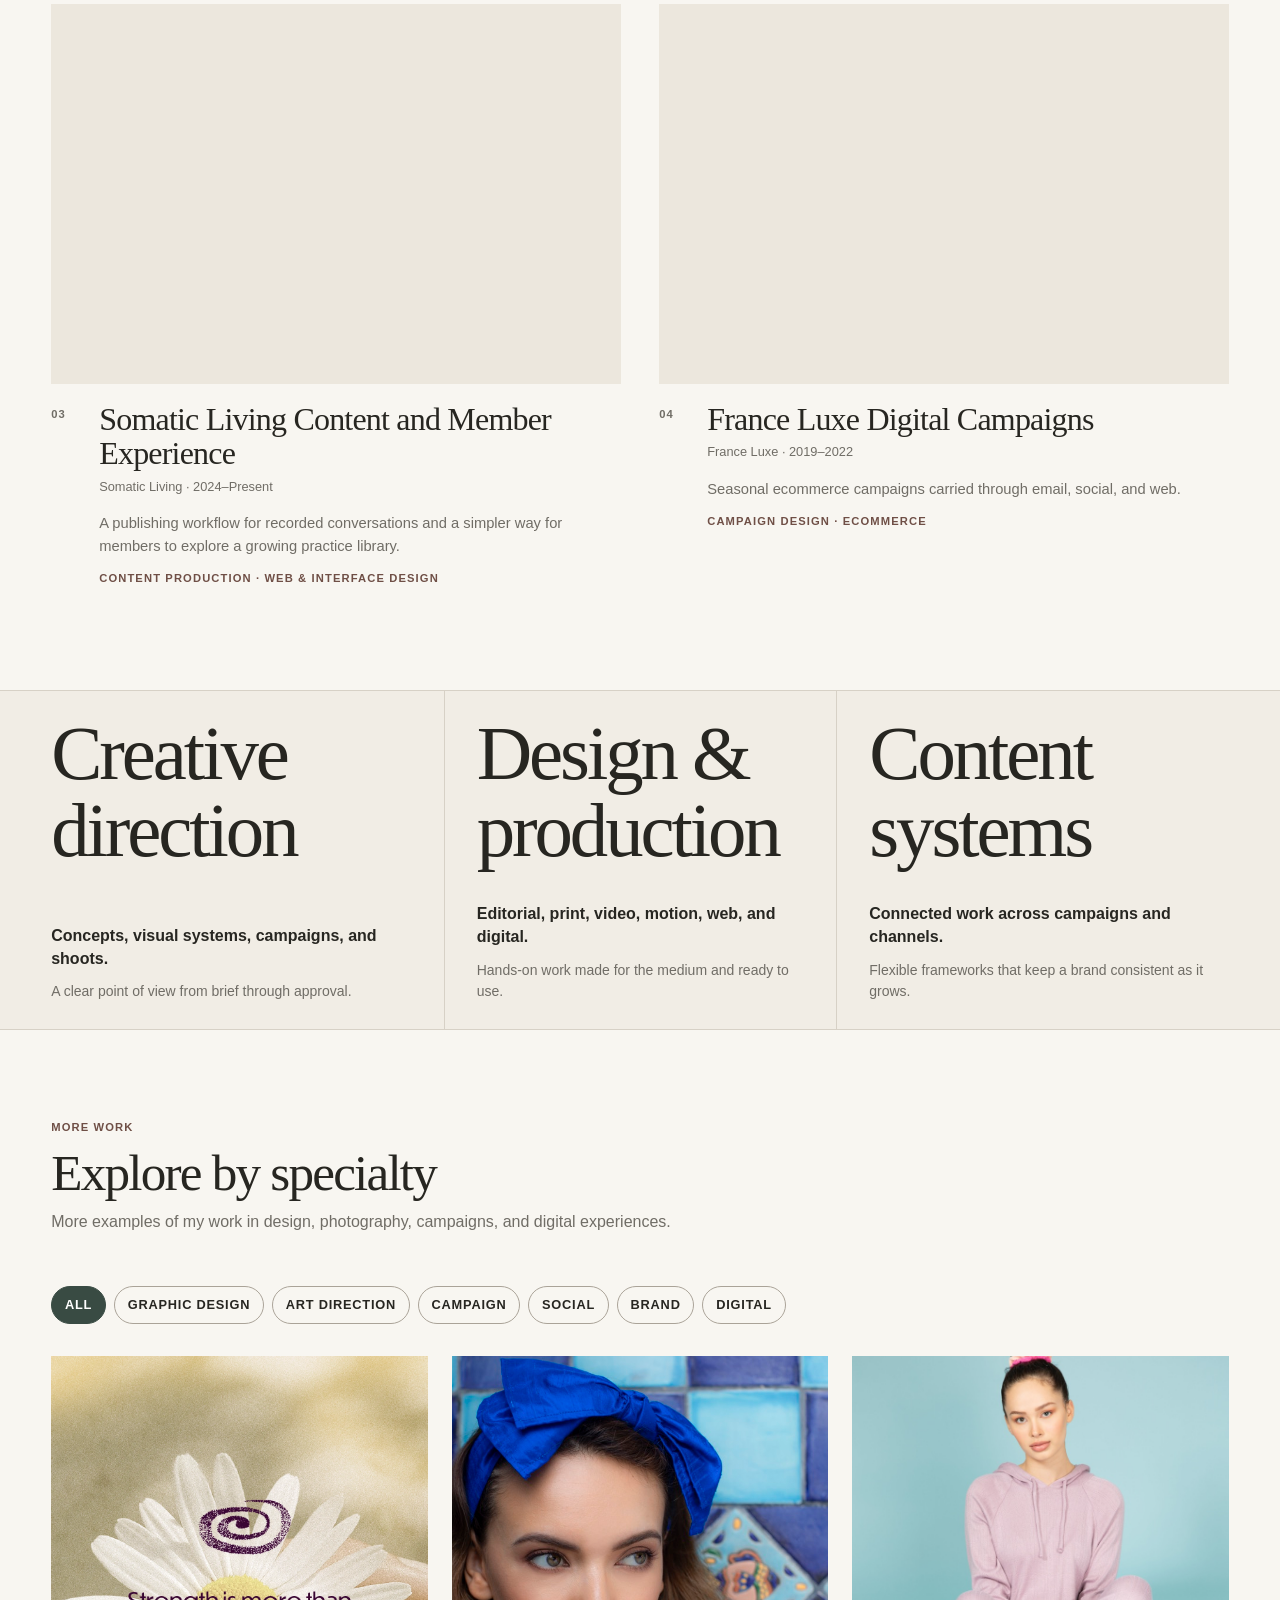
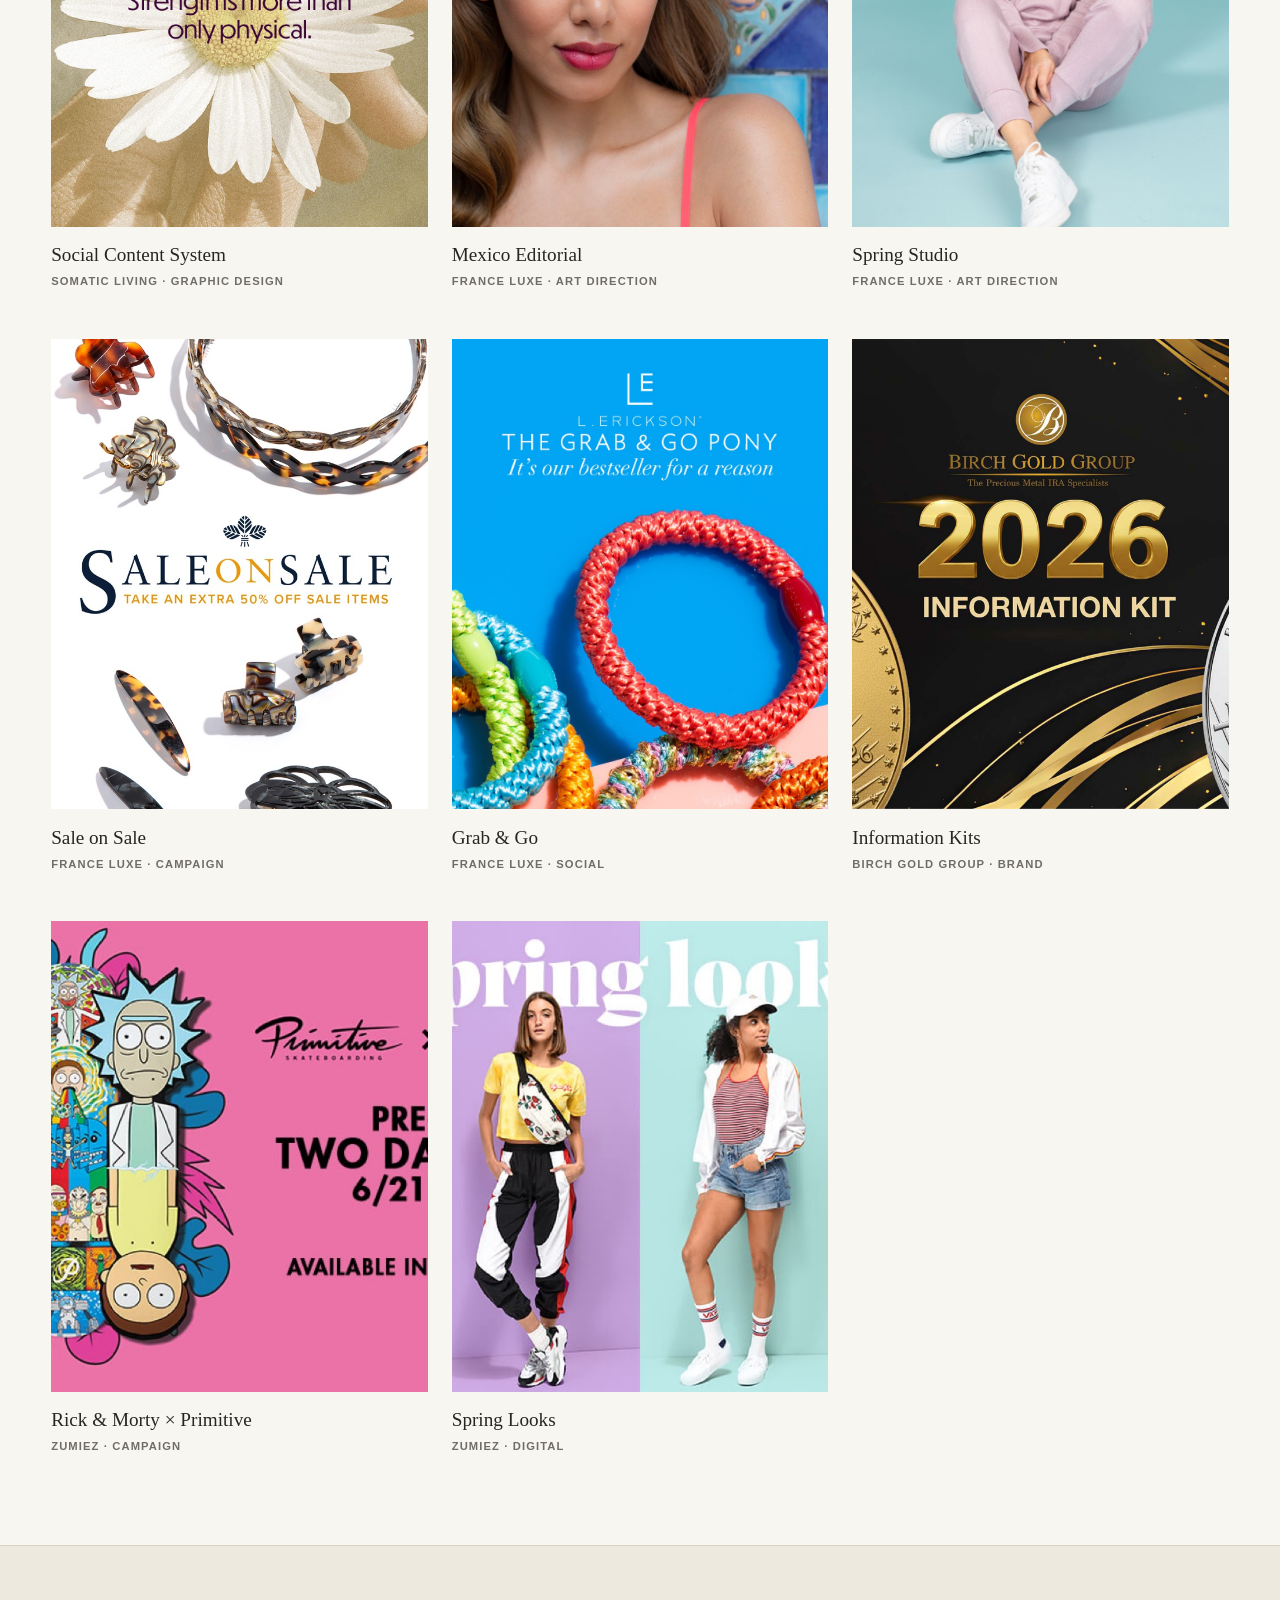
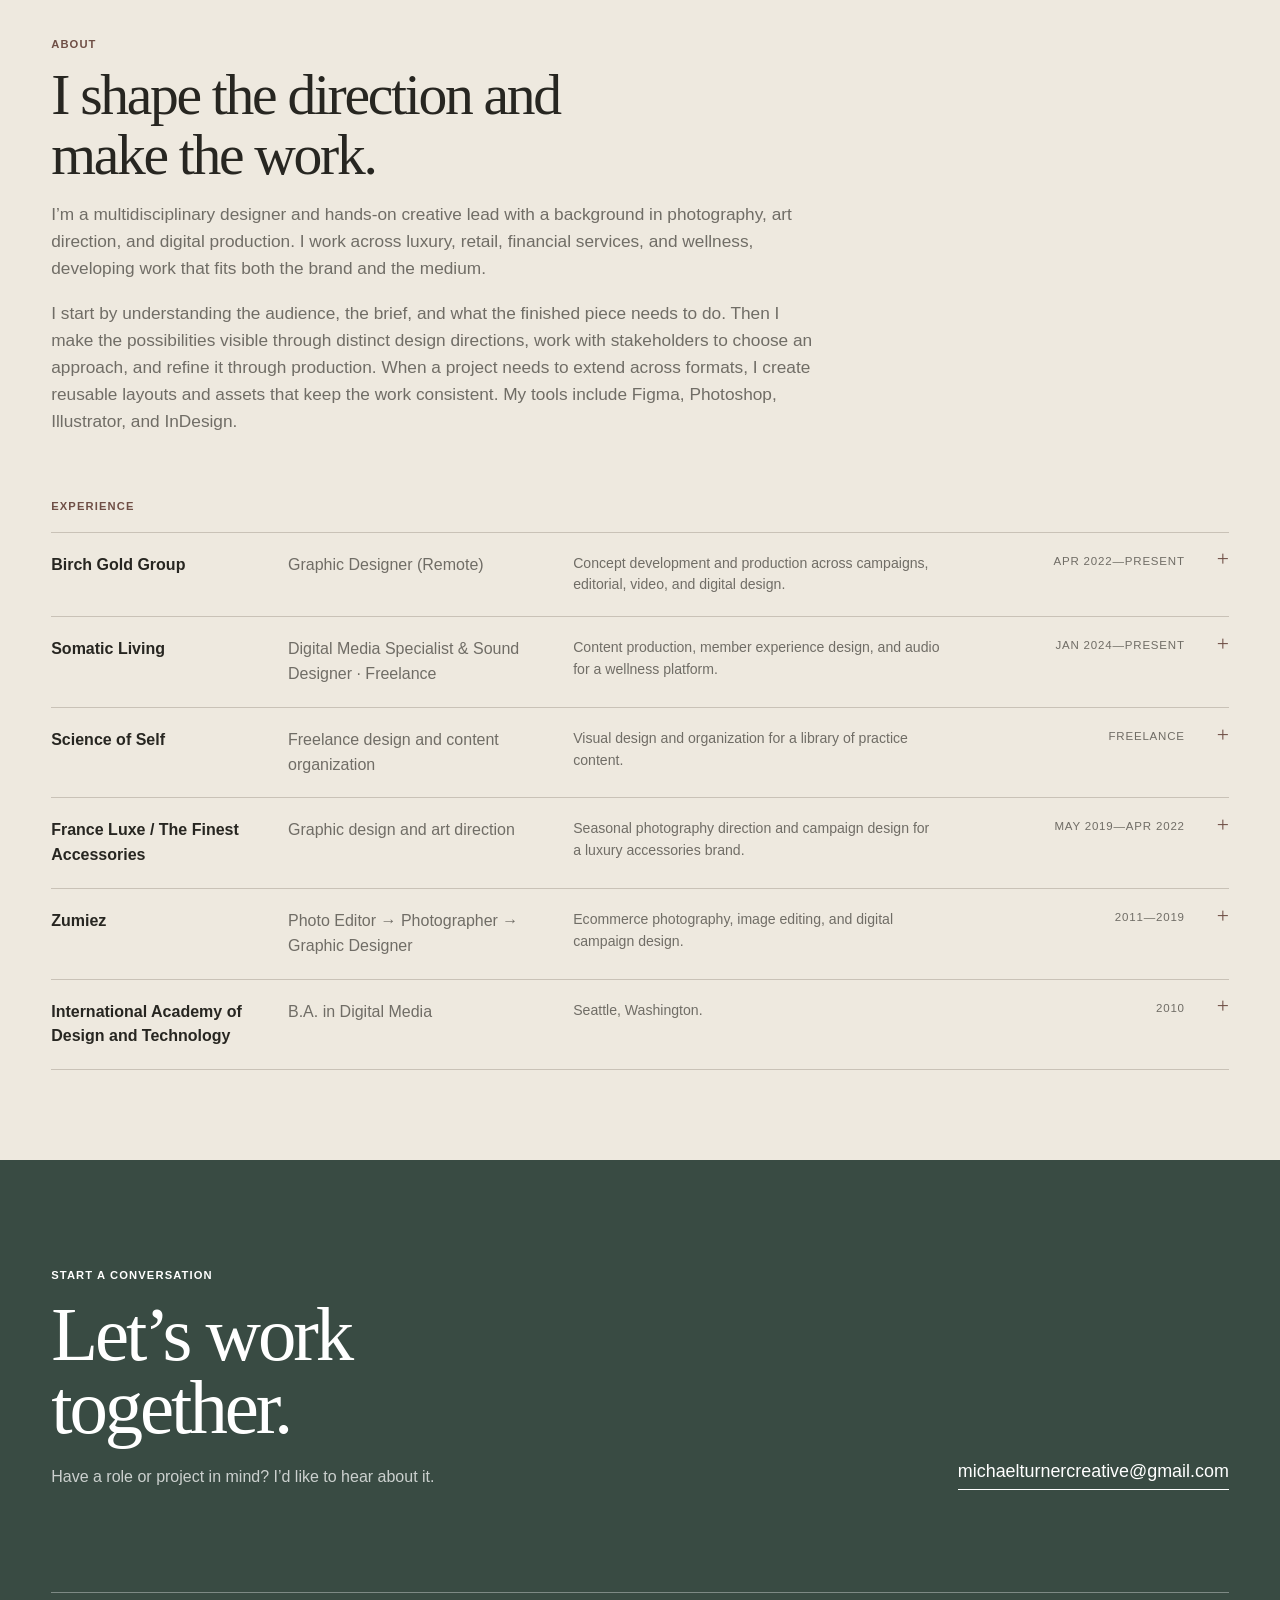
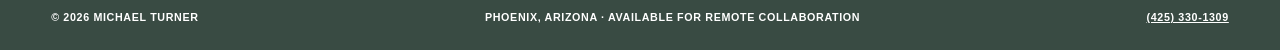
==== commit 5e0b4e44: "Tailor portfolio for ecommerce campaign roles" ====
--- a/index.html
+++ b/index.html
@@ -34,15 +34,15 @@
   </div>
 
   <!-- Editable content files: site, experience, projects, then additional work. -->
-  <script src="content/site.js?v=20260915"></script>
+  <script src="content/site.js?v=20260921c"></script>
   <script src="content/experience.js?v=20260917b"></script>
   <script src="content/projects/france-luxe-art-direction/content.js?v=20260915"></script>
   <script src="content/projects/birch-gold-digital-marketing/content.js?v=20260921b"></script>
   <script src="content/projects/somatic-living-creative-system/content.js?v=20260915"></script>
-  <script src="content/projects/france-luxe-campaigns/content.js?v=20260915"></script>
+  <script src="content/projects/france-luxe-campaigns/content.js?v=20260921c"></script>
   <script src="content/projects/zumiez-ecommerce-design/content.js?v=20260915"></script>
   <script src="content/generated-images.js?v=20260921b"></script>
-  <script src="content/apply-folder-media.js?v=20260915"></script>
+  <script src="content/apply-folder-media.js?v=20260921c"></script>
   <script src="content/archive.js?v=20260921b"></script>
   <script src="app.js?v=20260911-gallery"></script>
 </body>
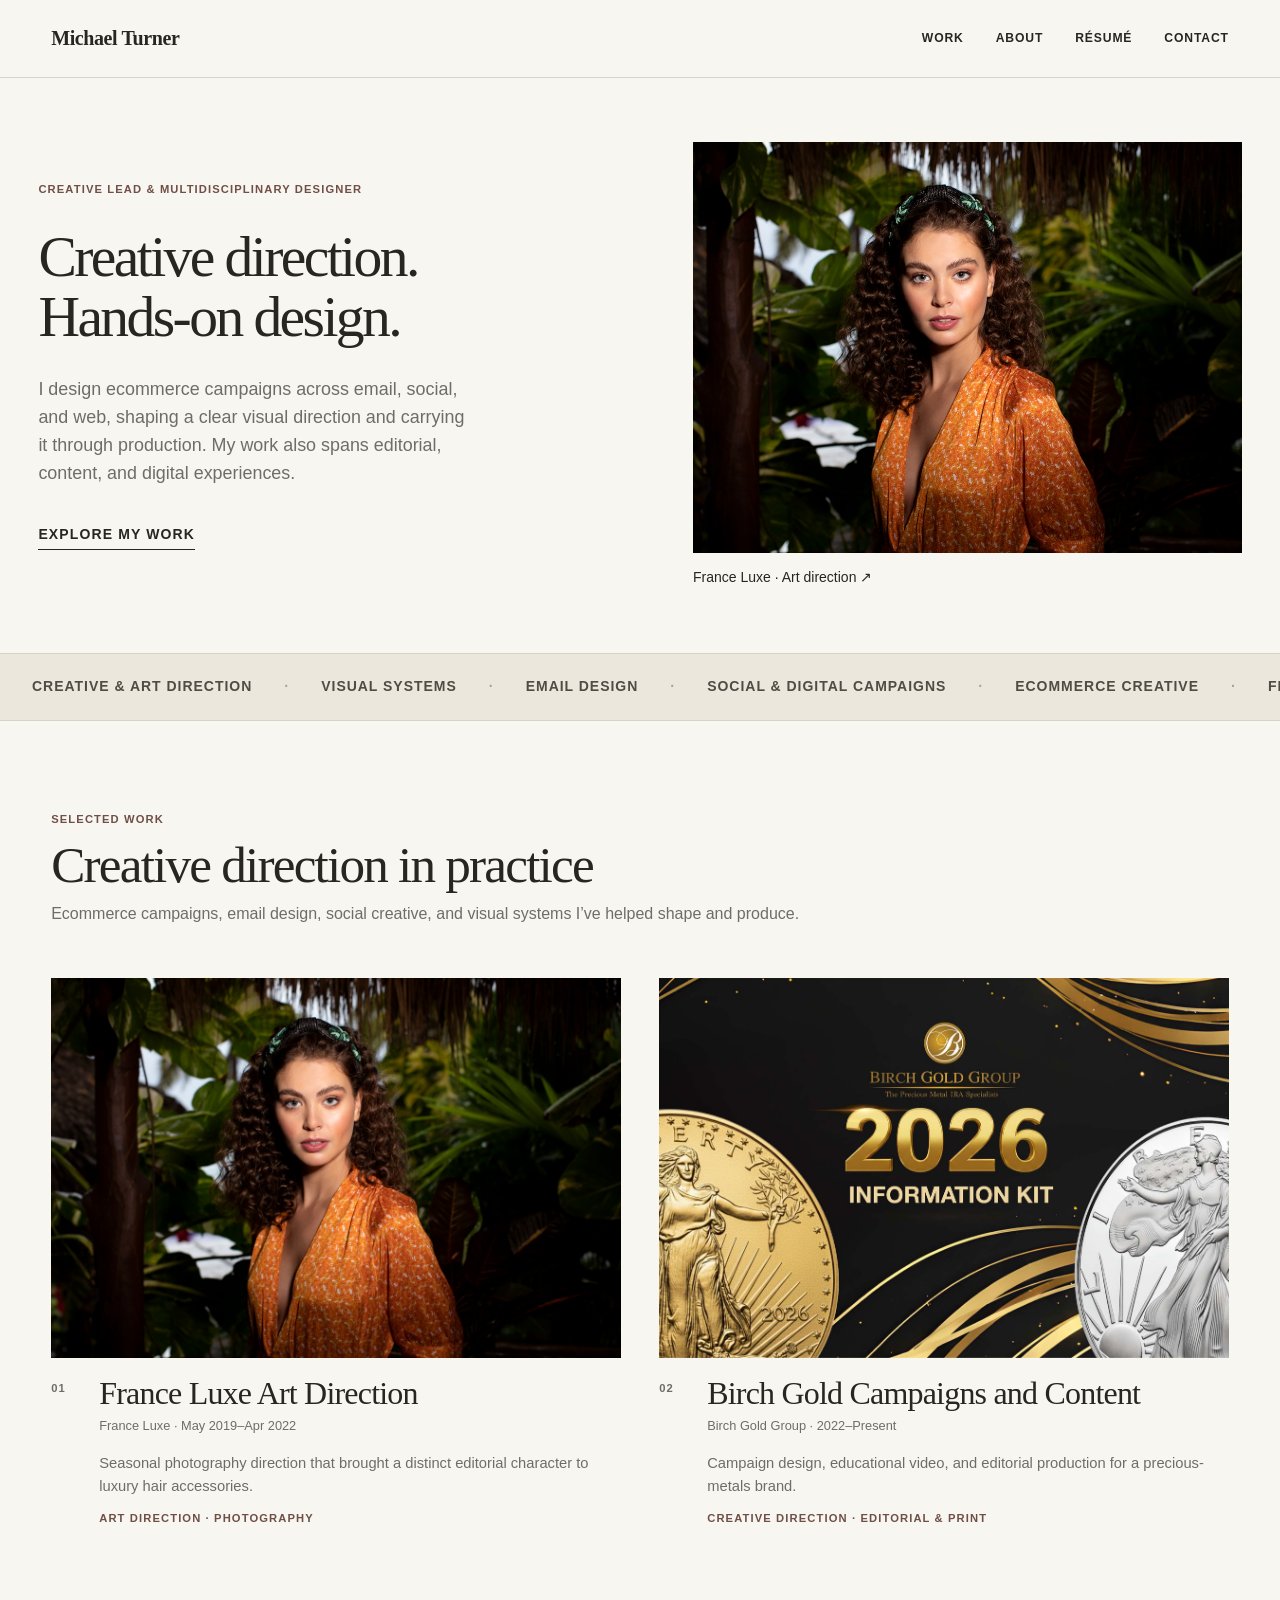
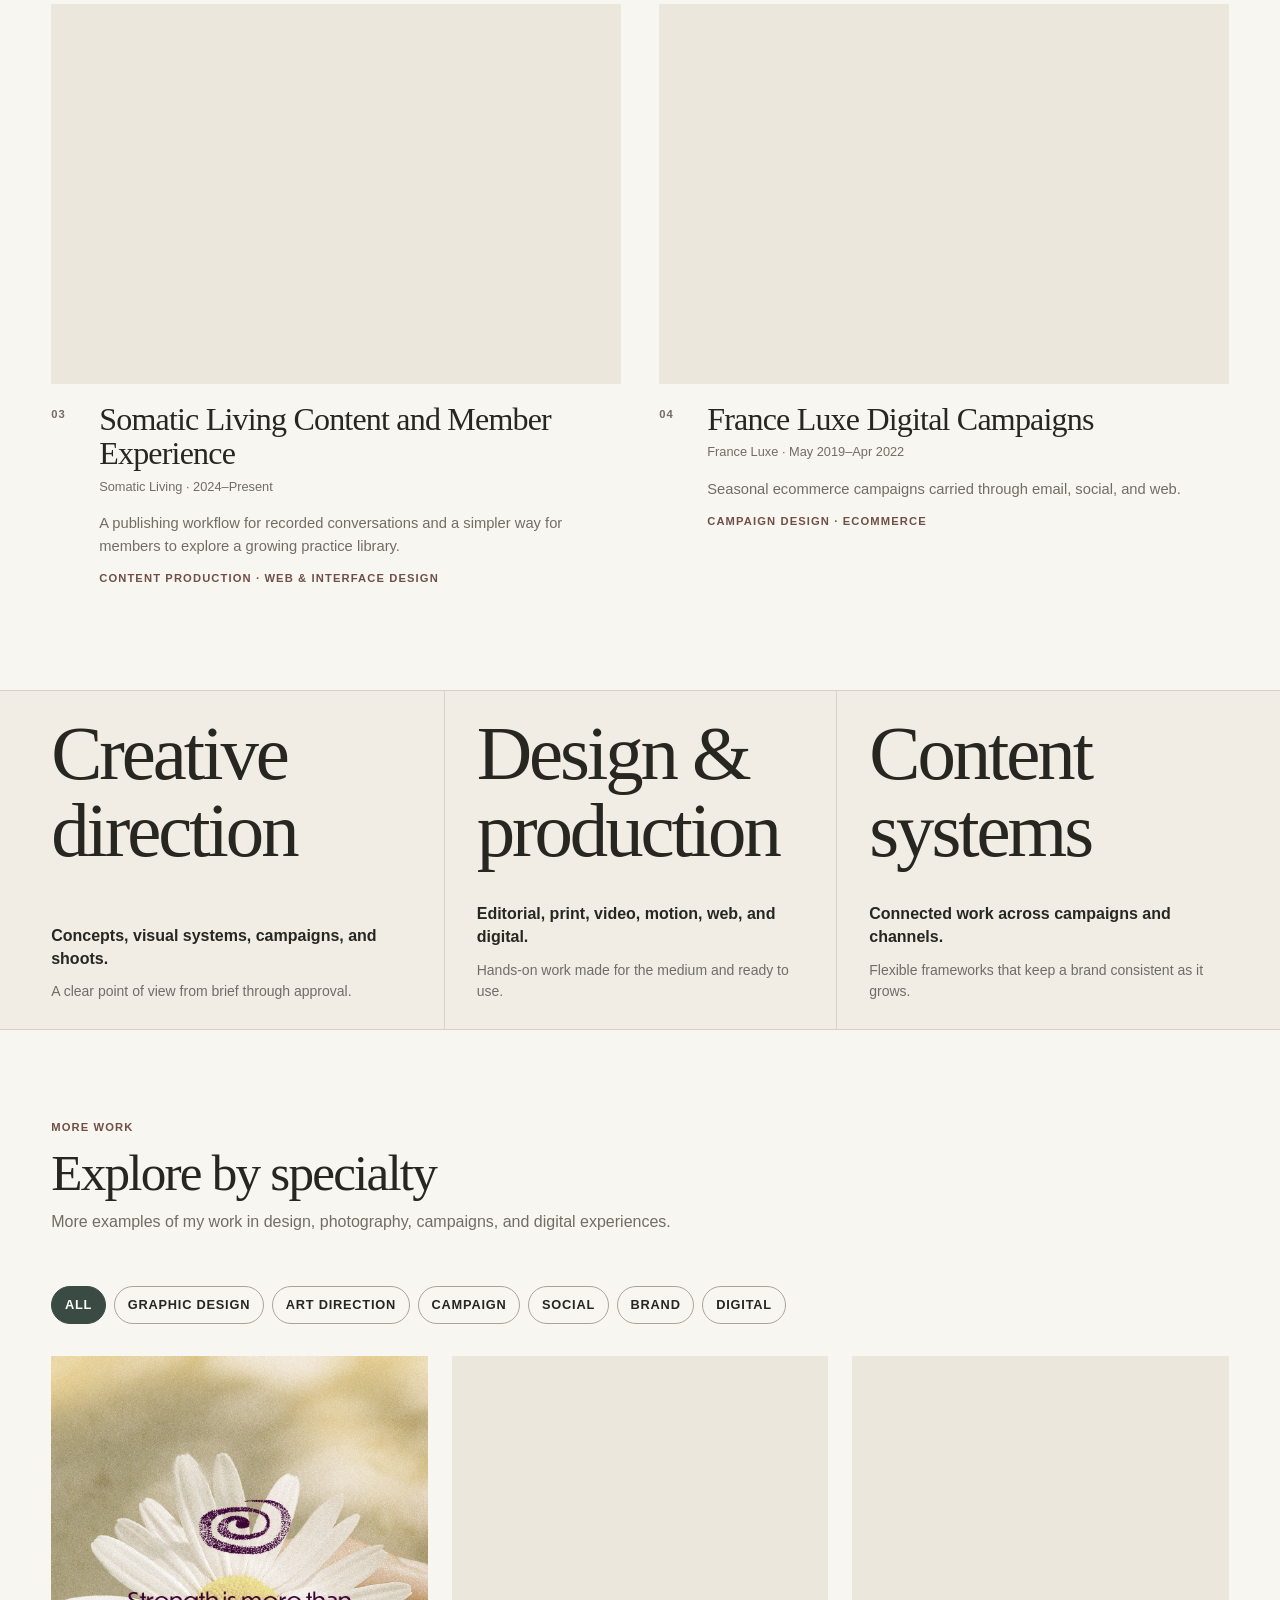
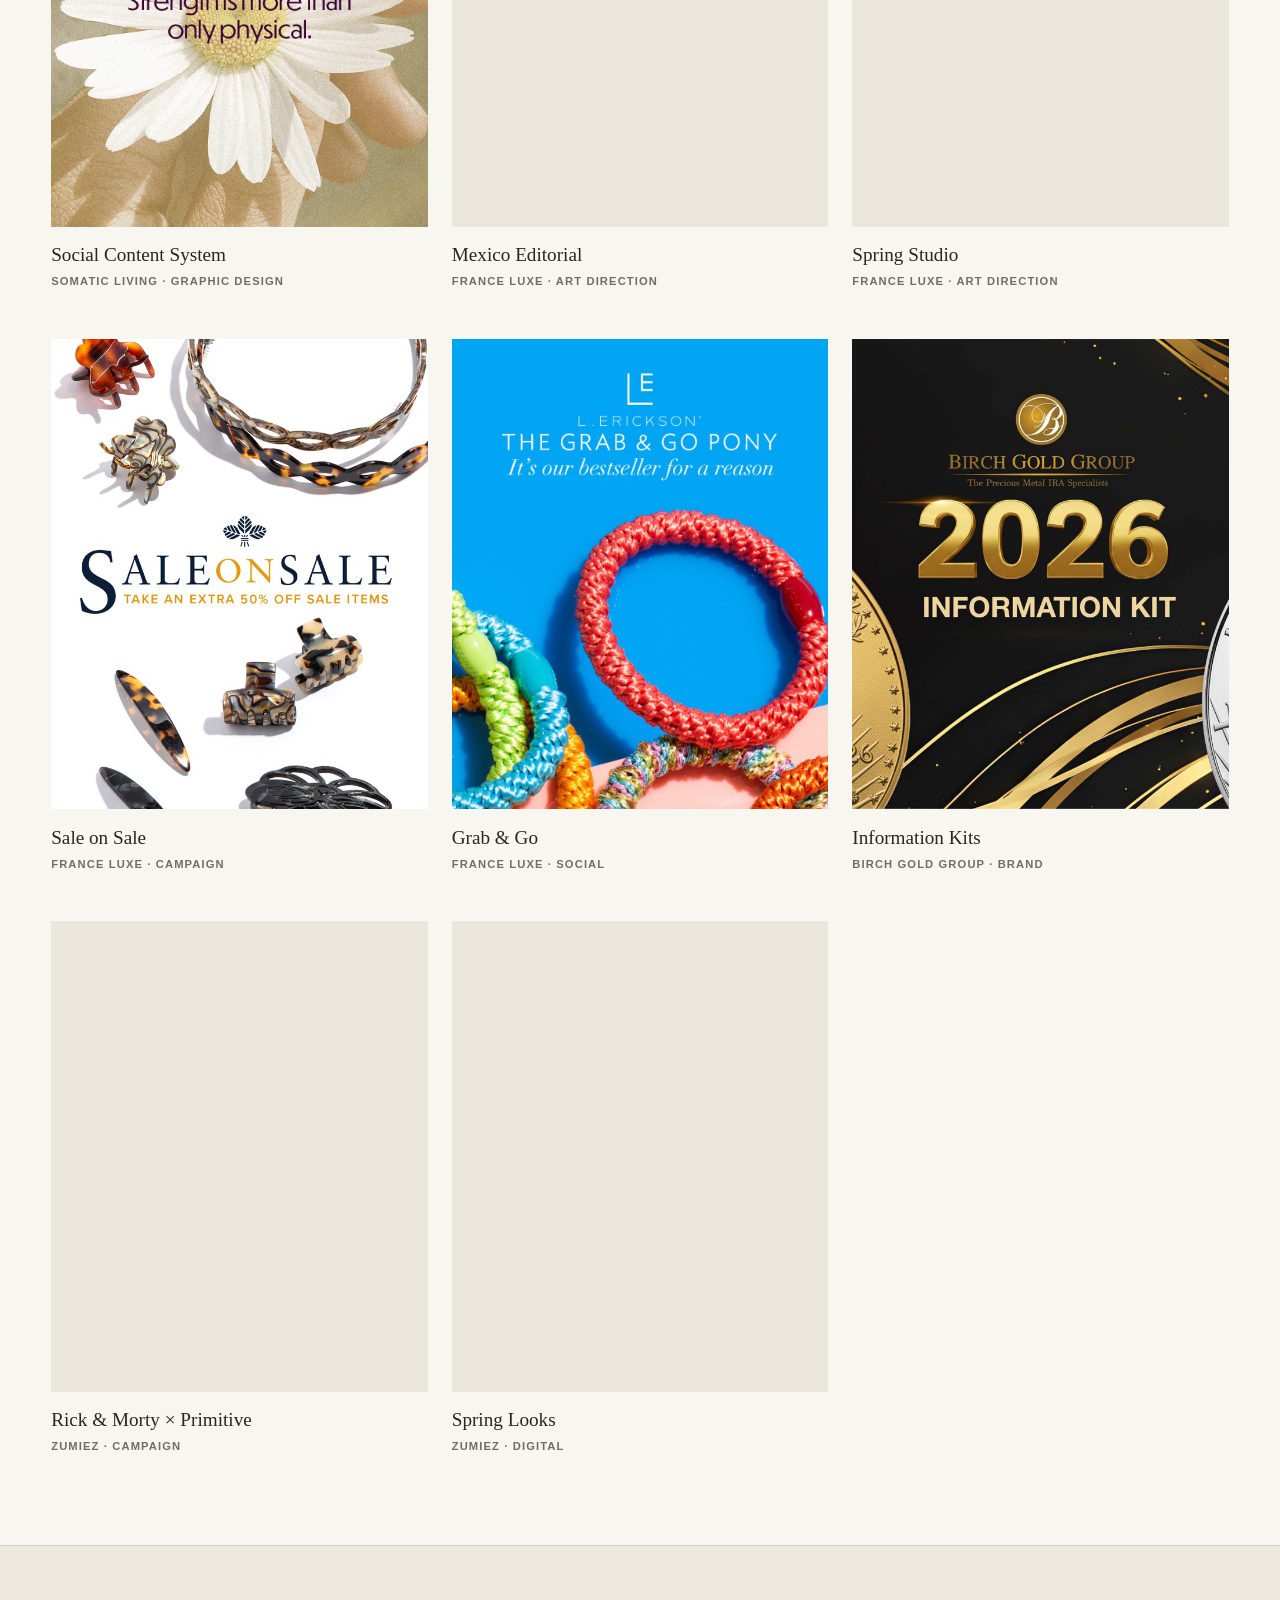
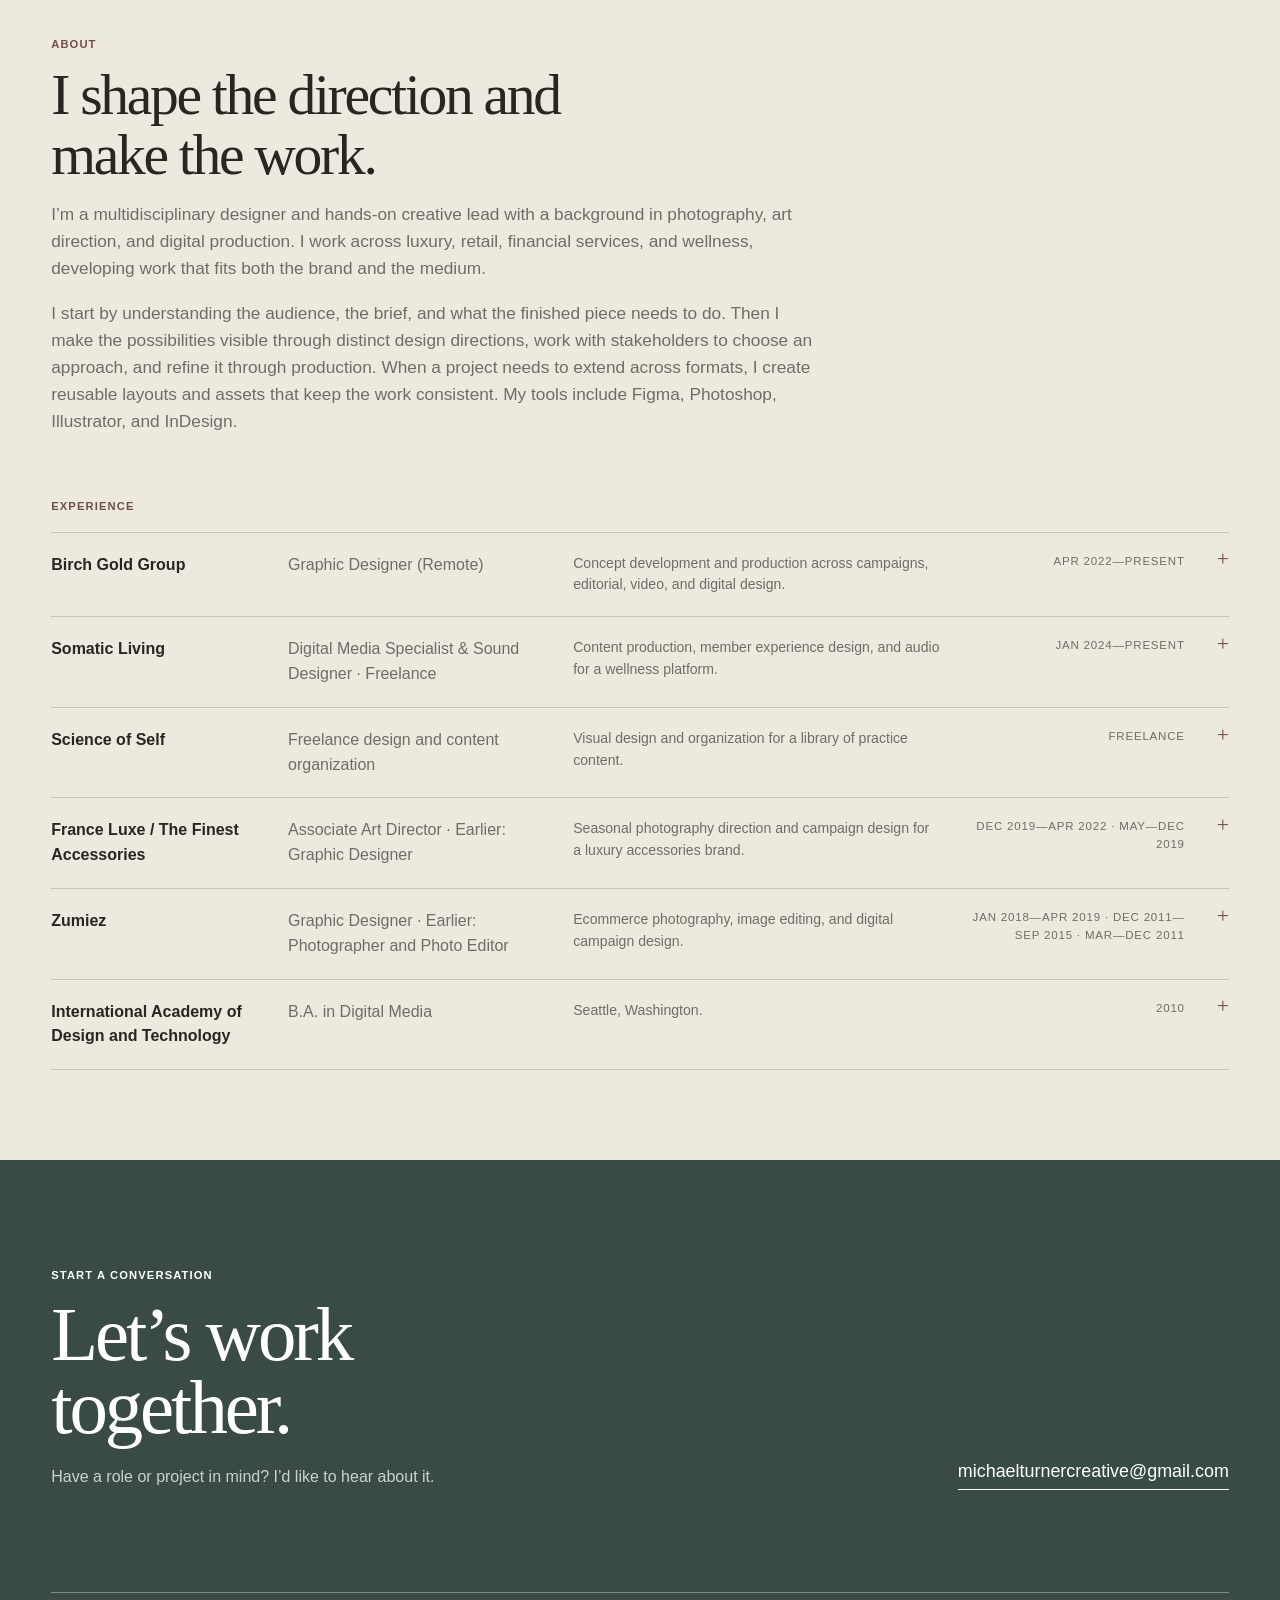
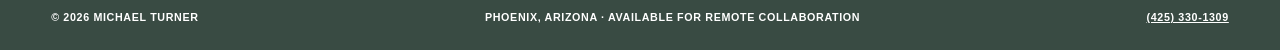
==== commit fab0870e: "Align portfolio with updated resume" ====
--- a/index.html
+++ b/index.html
@@ -7,7 +7,7 @@
   <meta name="description" content="Michael Turner is a hands-on creative lead and multidisciplinary designer working across campaigns, editorial, video, photography, and digital experiences.">
   <title>Michael Turner | Creative Lead & Multidisciplinary Designer</title>
   <link rel="icon" href="data:image/svg+xml,%3Csvg xmlns='http://www.w3.org/2000/svg' viewBox='0 0 64 64'%3E%3Crect width='64' height='64' fill='%23121212'/%3E%3Ctext x='32' y='39' text-anchor='middle' font-family='Arial' font-size='24' font-weight='700' fill='white'%3EMT%3C/text%3E%3C/svg%3E">
-  <link rel="stylesheet" href="style.css?v=20260911-gallery">
+  <link rel="stylesheet" href="style.css?v=20260923a">
 </head>
 <body>
   <a class="skip-link" href="#main-content">Skip to content</a>
@@ -21,7 +21,7 @@
     <nav class="site-nav" id="site-nav" aria-label="Primary navigation">
       <a href="#work">Work</a>
       <a href="#about">About</a>
-      <a href="assets/Michael-Turner-Resume.pdf" target="_blank" rel="noopener">Résumé</a>
+      <a href="assets/Michael-Turner-Resume.pdf" target="_blank" rel="noopener" download="Michael-Turner-Resume.pdf">Résumé</a>
       <a href="mailto:michaelturnercreative@gmail.com">Contact</a>
     </nav>
   </header>
@@ -35,15 +35,15 @@
 
   <!-- Editable content files: site, experience, projects, then additional work. -->
   <script src="content/site.js?v=20260921c"></script>
-  <script src="content/experience.js?v=20260917b"></script>
-  <script src="content/projects/france-luxe-art-direction/content.js?v=20260915"></script>
+  <script src="content/experience.js?v=20260923a"></script>
+  <script src="content/projects/france-luxe-art-direction/content.js?v=20260923a"></script>
   <script src="content/projects/birch-gold-digital-marketing/content.js?v=20260921b"></script>
-  <script src="content/projects/somatic-living-creative-system/content.js?v=20260915"></script>
-  <script src="content/projects/france-luxe-campaigns/content.js?v=20260921c"></script>
-  <script src="content/projects/zumiez-ecommerce-design/content.js?v=20260915"></script>
+  <script src="content/projects/somatic-living-creative-system/content.js?v=20260923a"></script>
+  <script src="content/projects/france-luxe-campaigns/content.js?v=20260923a"></script>
+  <script src="content/projects/zumiez-ecommerce-design/content.js?v=20260923a"></script>
   <script src="content/generated-images.js?v=20260921b"></script>
-  <script src="content/apply-folder-media.js?v=20260921c"></script>
+  <script src="content/apply-folder-media.js?v=20260923a"></script>
   <script src="content/archive.js?v=20260921b"></script>
-  <script src="app.js?v=20260911-gallery"></script>
+  <script src="app.js?v=20260923a"></script>
 </body>
 </html>
--- a/style.css
+++ b/style.css
@@ -520,6 +520,11 @@
 .project-external-link { display: inline-flex; align-items: center; gap: .45rem; padding: .45rem .7rem; border: 1px solid var(--line); border-radius: 999px; color: var(--ink); font-size: .76rem; font-weight: 600; text-decoration: none; transition: border-color .2s ease, background .2s ease, color .2s ease; }
 .project-external-link svg { width: 1rem; height: 1rem; fill: none; stroke: currentColor; stroke-width: 1.7; stroke-linecap: round; stroke-linejoin: round; }
 .project-external-link:hover, .project-external-link:focus-visible { border-color: var(--project-color); background: var(--project-color); color: white; }
+.project-video-links { grid-column: 1 / -1; padding-top: 1.2rem; border-top: 1px solid var(--line); }
+.project-video-links-list { display: flex; flex-wrap: wrap; gap: .65rem; margin-top: .65rem; }
+.project-video-link { display: inline-flex; align-items: center; gap: .55rem; padding: .65rem .85rem; border: 1px solid var(--project-color); color: var(--ink); font-size: .82rem; font-weight: 600; text-decoration: none; transition: background .2s ease, color .2s ease; }
+.project-video-link:hover, .project-video-link:focus-visible { background: var(--project-color); color: white; }
+.project-video-link > span:first-child { font-size: .72rem; }
 
 .project-lead-image { margin: 0; padding: clamp(1.5rem, 4vw, 4rem) var(--content-pad); background: #e9e4da; }
 .project-lead-image img { width: 100%; max-height: 78vh; display: block; object-fit: contain; }
@@ -634,6 +639,8 @@
   .project-hero { min-height: 560px; padding-top: 1.5rem; }
   .project-hero-title { font-size: 13vw; }
   .project-hero-meta { grid-template-columns: 1fr 1fr; gap: 1.25rem; }
+  .project-video-links-list { display: grid; grid-template-columns: 1fr; }
+  .project-video-link { width: 100%; }
   .story-columns { grid-template-columns: 1fr; gap: 2.5rem; }
   .project-results { grid-template-columns: 1fr; }
   .project-result { padding: 1.25rem 0; }
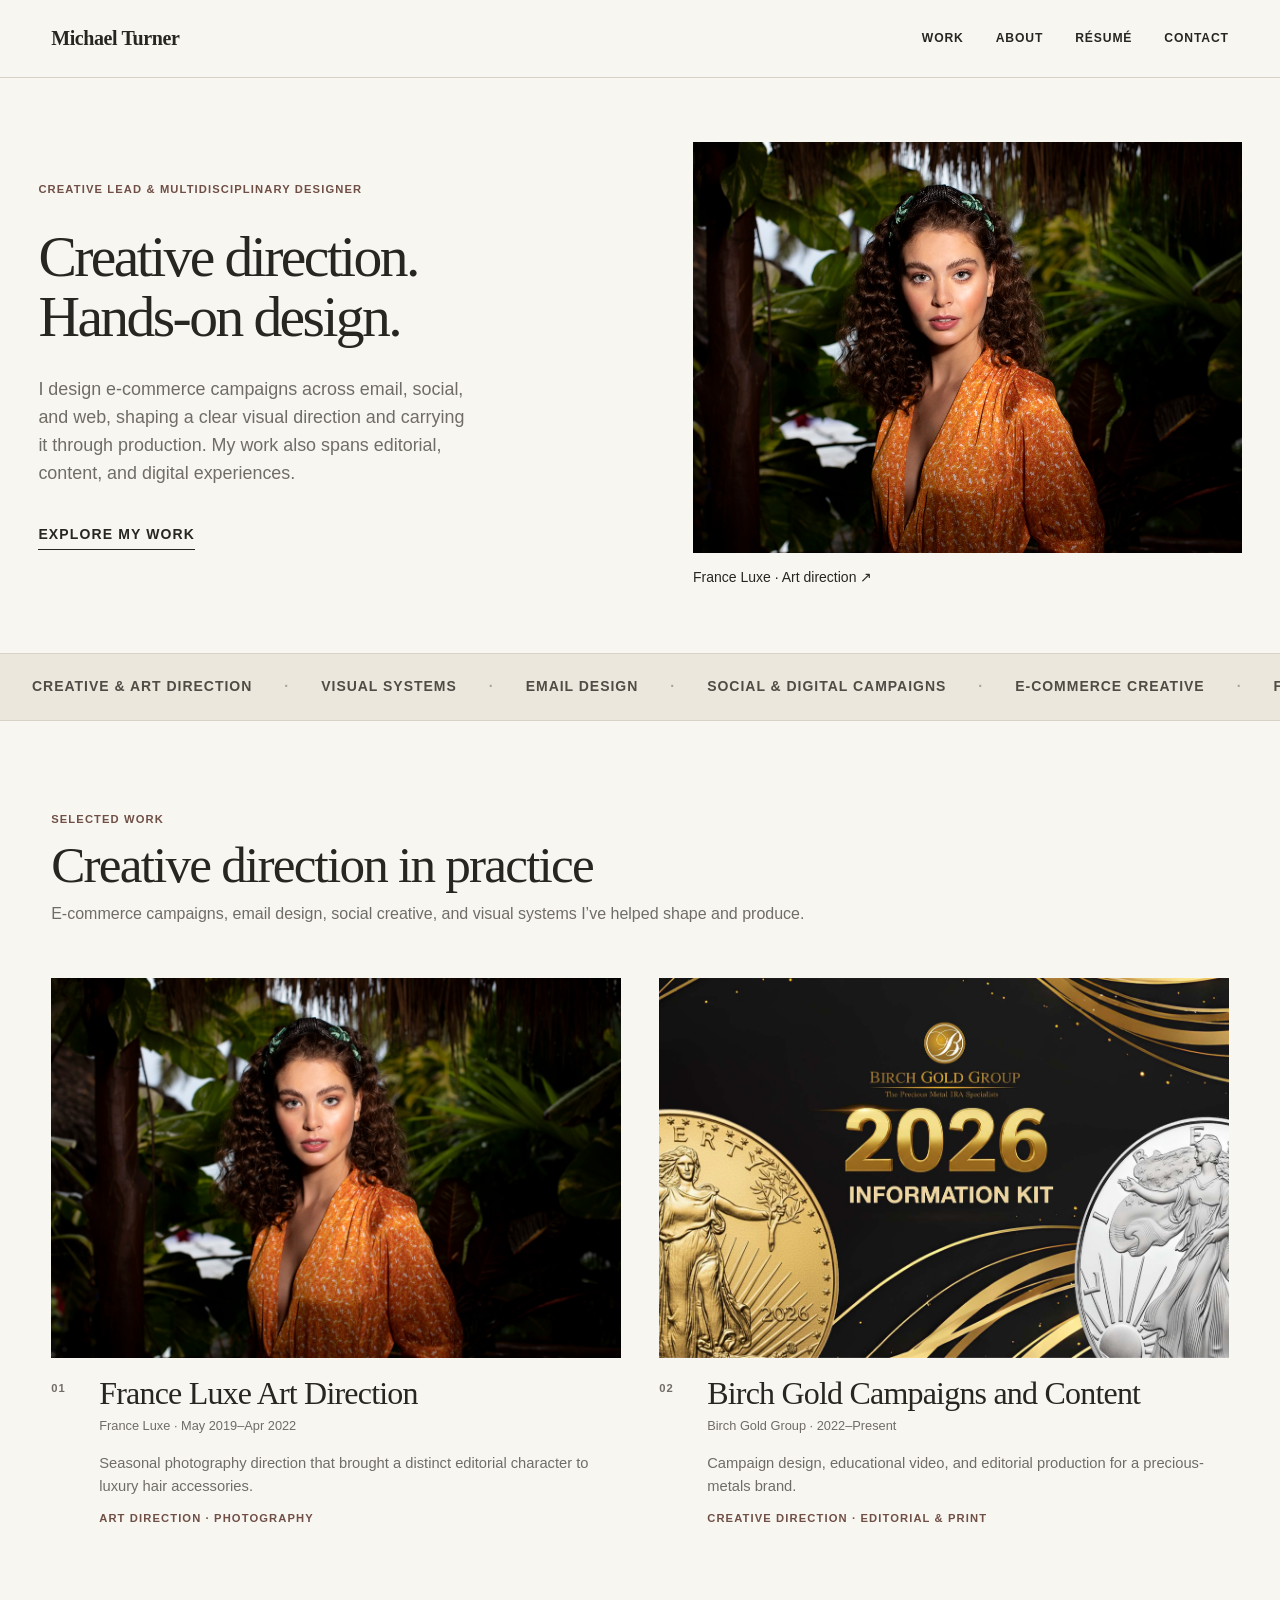
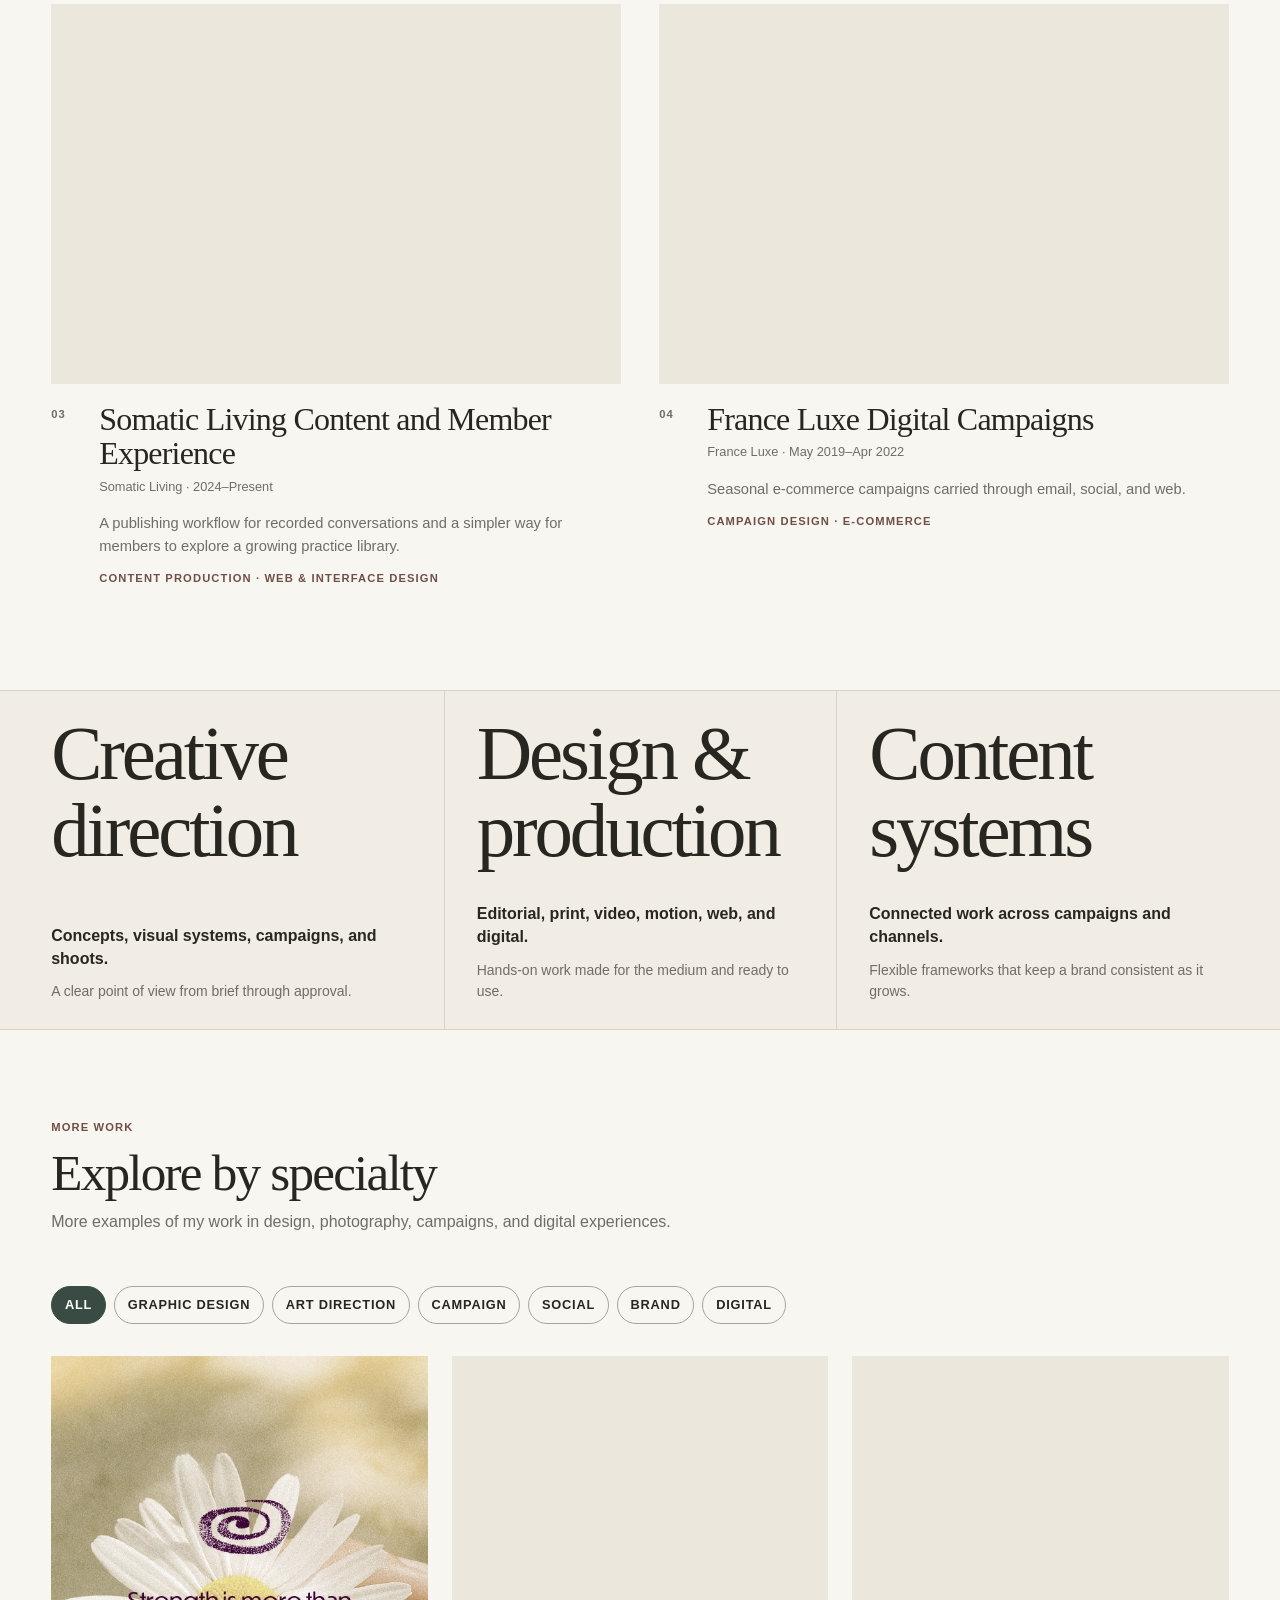
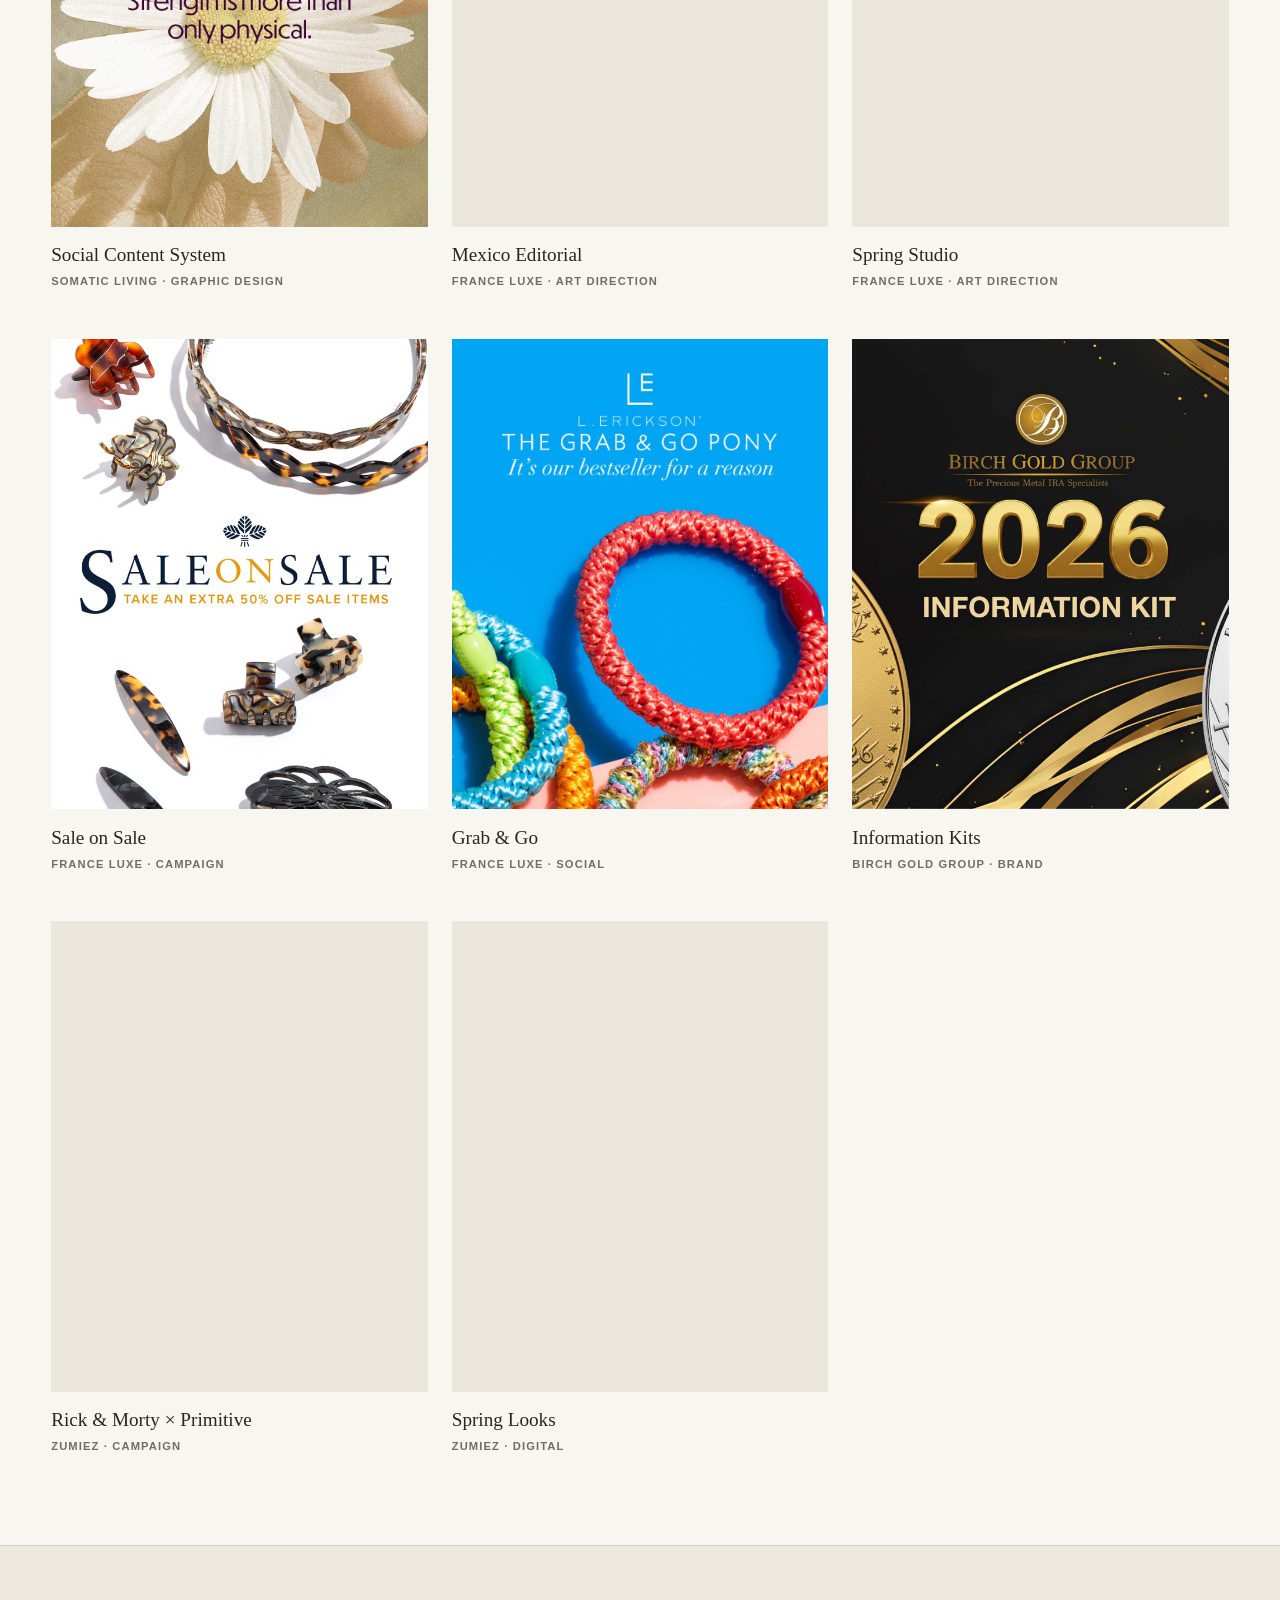
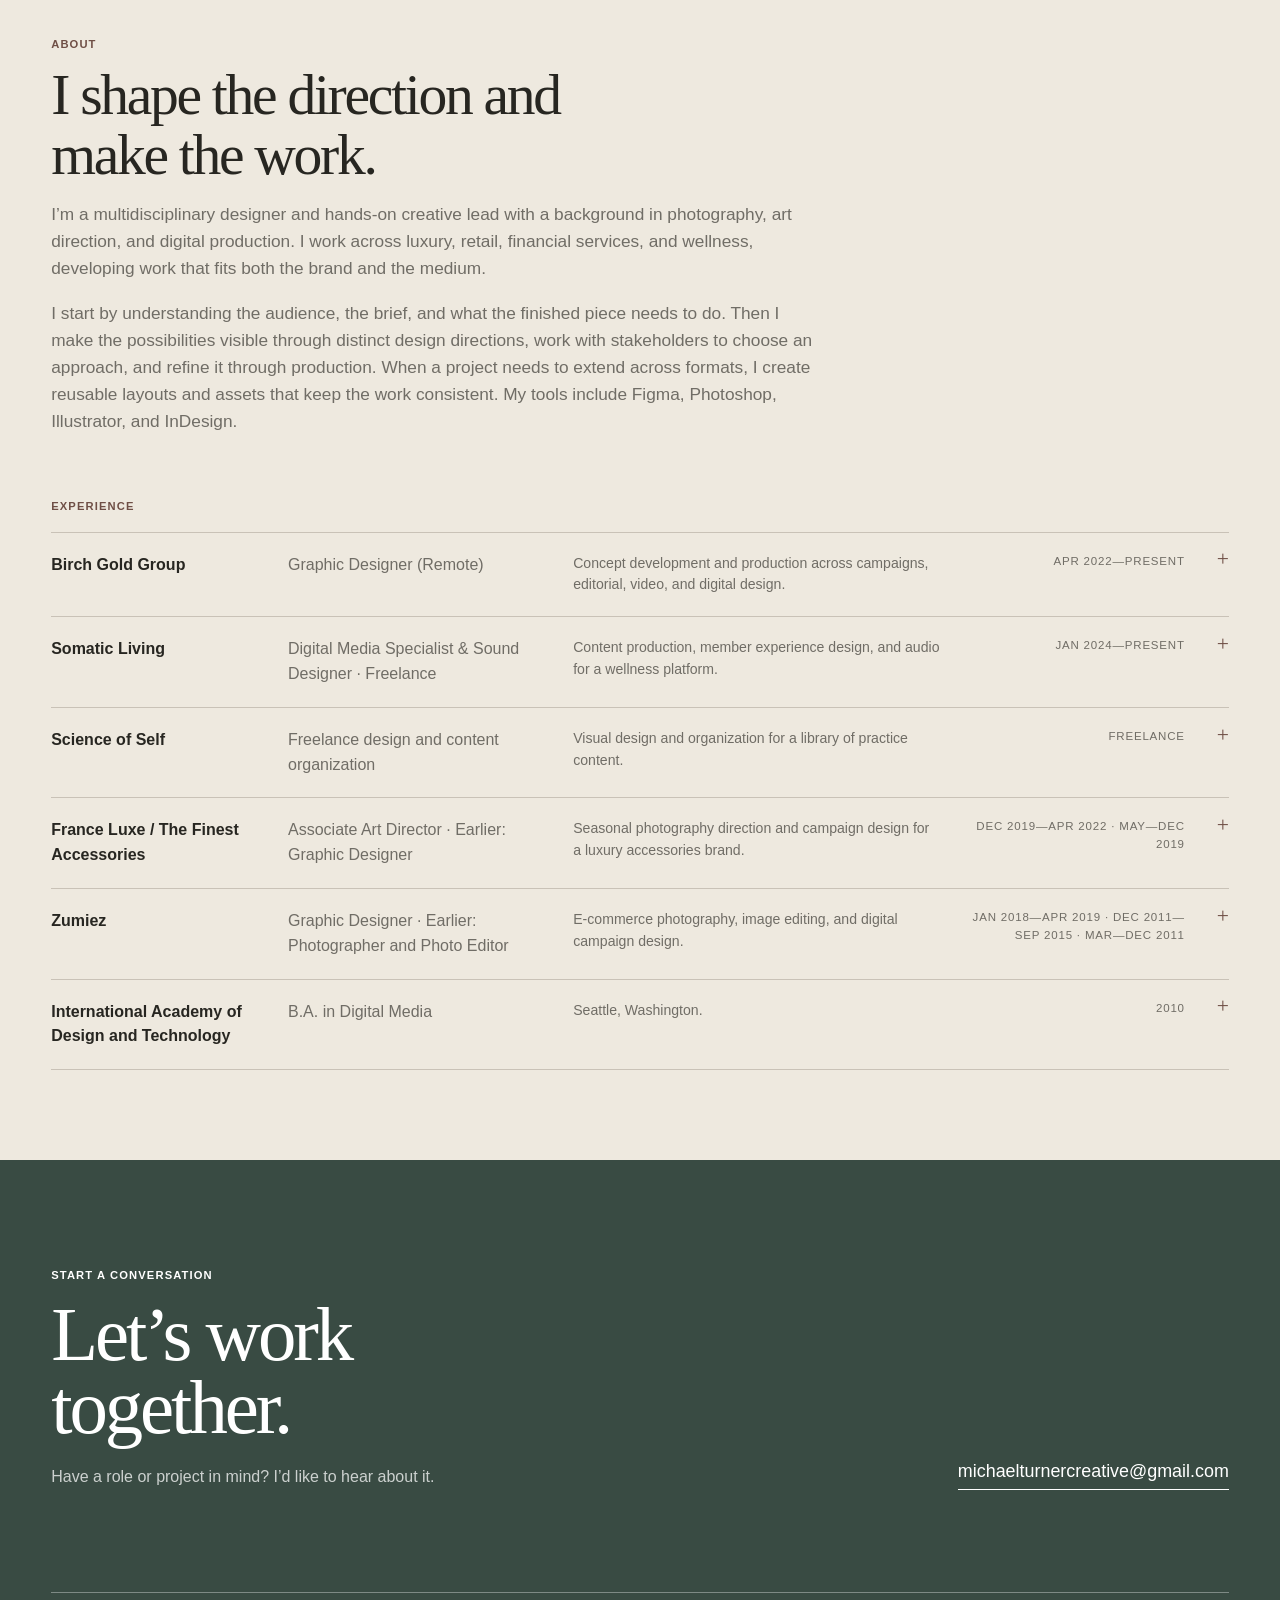
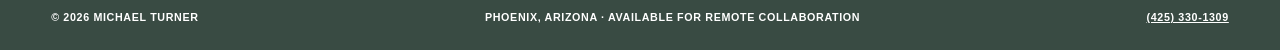
==== commit bac13c1b: "Correct portfolio spelling and standardize e-commerce wording" ====
--- a/index.html
+++ b/index.html
@@ -34,14 +34,14 @@
   </div>
 
   <!-- Editable content files: site, experience, projects, then additional work. -->
-  <script src="content/site.js?v=20260921c"></script>
-  <script src="content/experience.js?v=20260923a"></script>
-  <script src="content/projects/france-luxe-art-direction/content.js?v=20260923a"></script>
+  <script src="content/site.js?v=20260929a"></script>
+  <script src="content/experience.js?v=20260929a"></script>
+  <script src="content/projects/france-luxe-art-direction/content.js?v=20260929a"></script>
   <script src="content/projects/birch-gold-digital-marketing/content.js?v=20260921b"></script>
-  <script src="content/projects/somatic-living-creative-system/content.js?v=20260923a"></script>
-  <script src="content/projects/france-luxe-campaigns/content.js?v=20260923a"></script>
-  <script src="content/projects/zumiez-ecommerce-design/content.js?v=20260923a"></script>
-  <script src="content/generated-images.js?v=20260921b"></script>
+  <script src="content/projects/somatic-living-creative-system/content.js?v=20260929a"></script>
+  <script src="content/projects/france-luxe-campaigns/content.js?v=20260929a"></script>
+  <script src="content/projects/zumiez-ecommerce-design/content.js?v=20260929a"></script>
+  <script src="content/generated-images.js?v=20260929a"></script>
   <script src="content/apply-folder-media.js?v=20260923a"></script>
   <script src="content/archive.js?v=20260921b"></script>
   <script src="app.js?v=20260923a"></script>
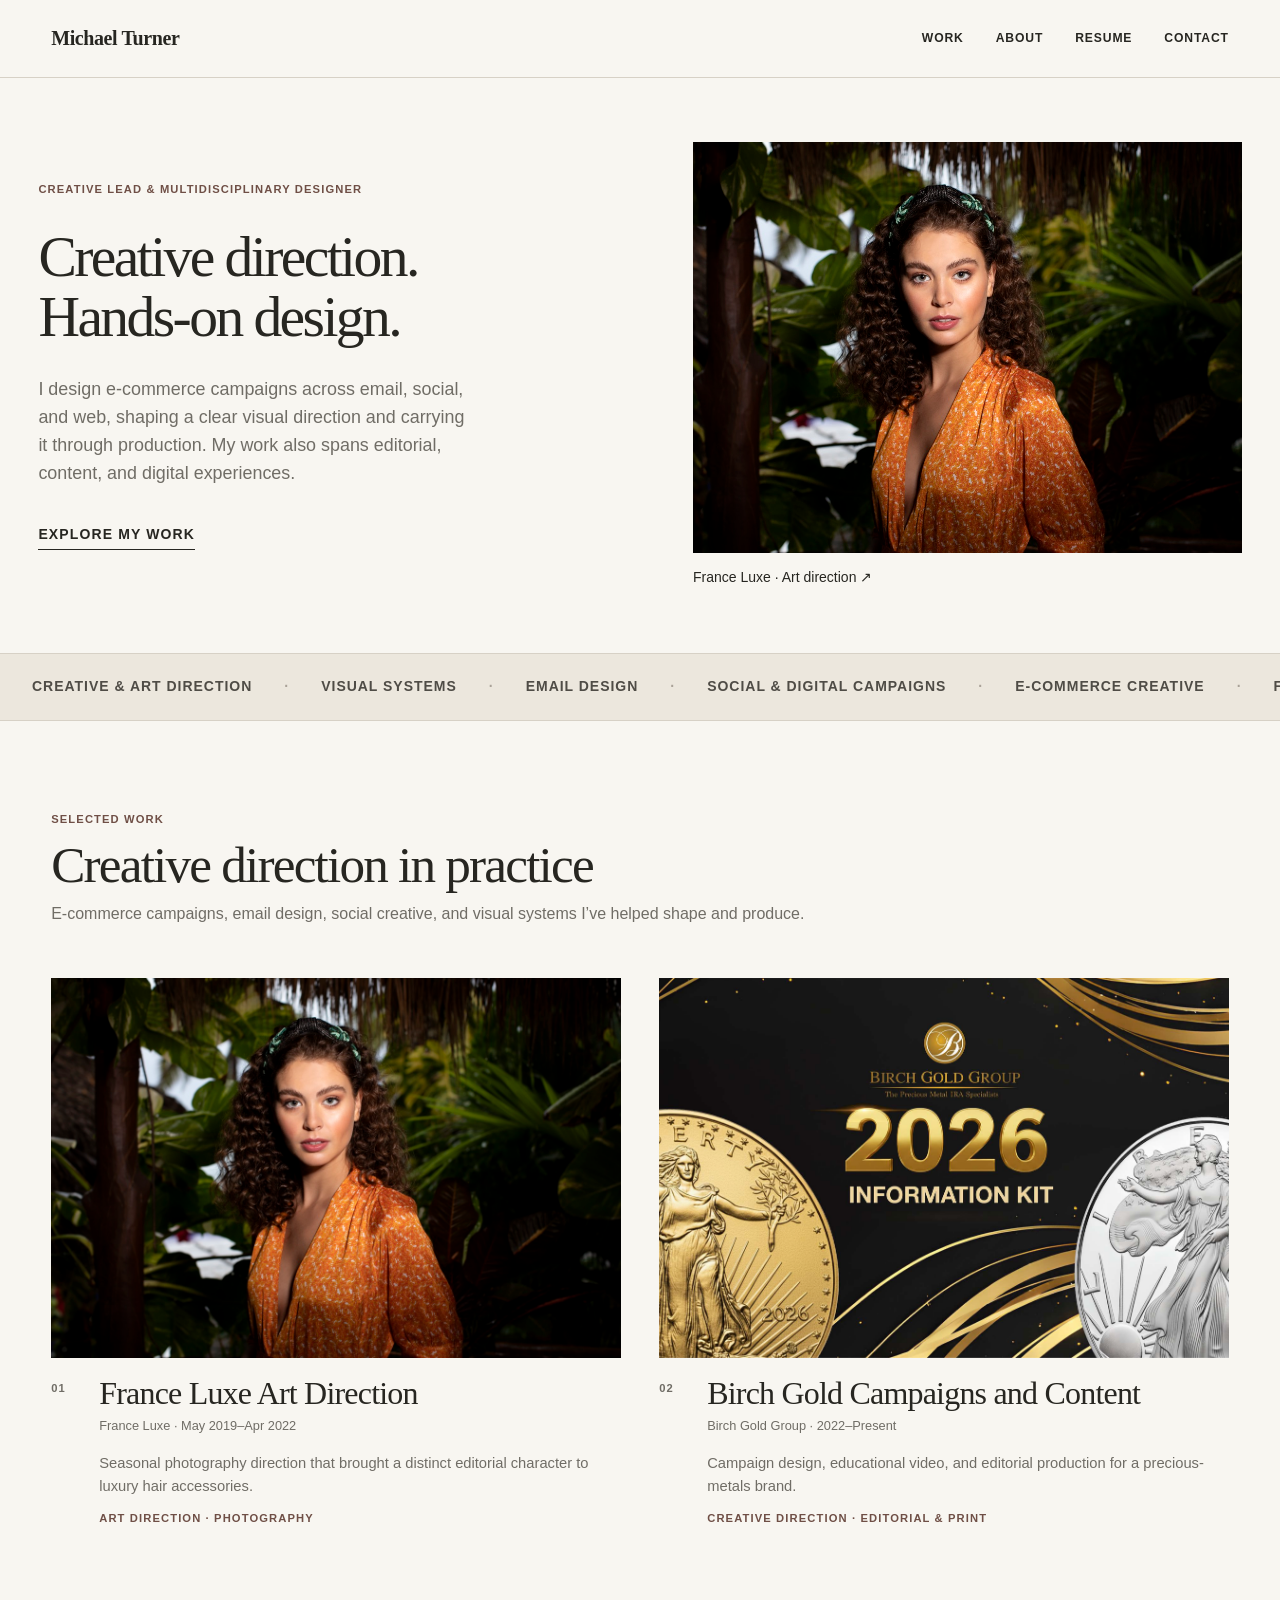
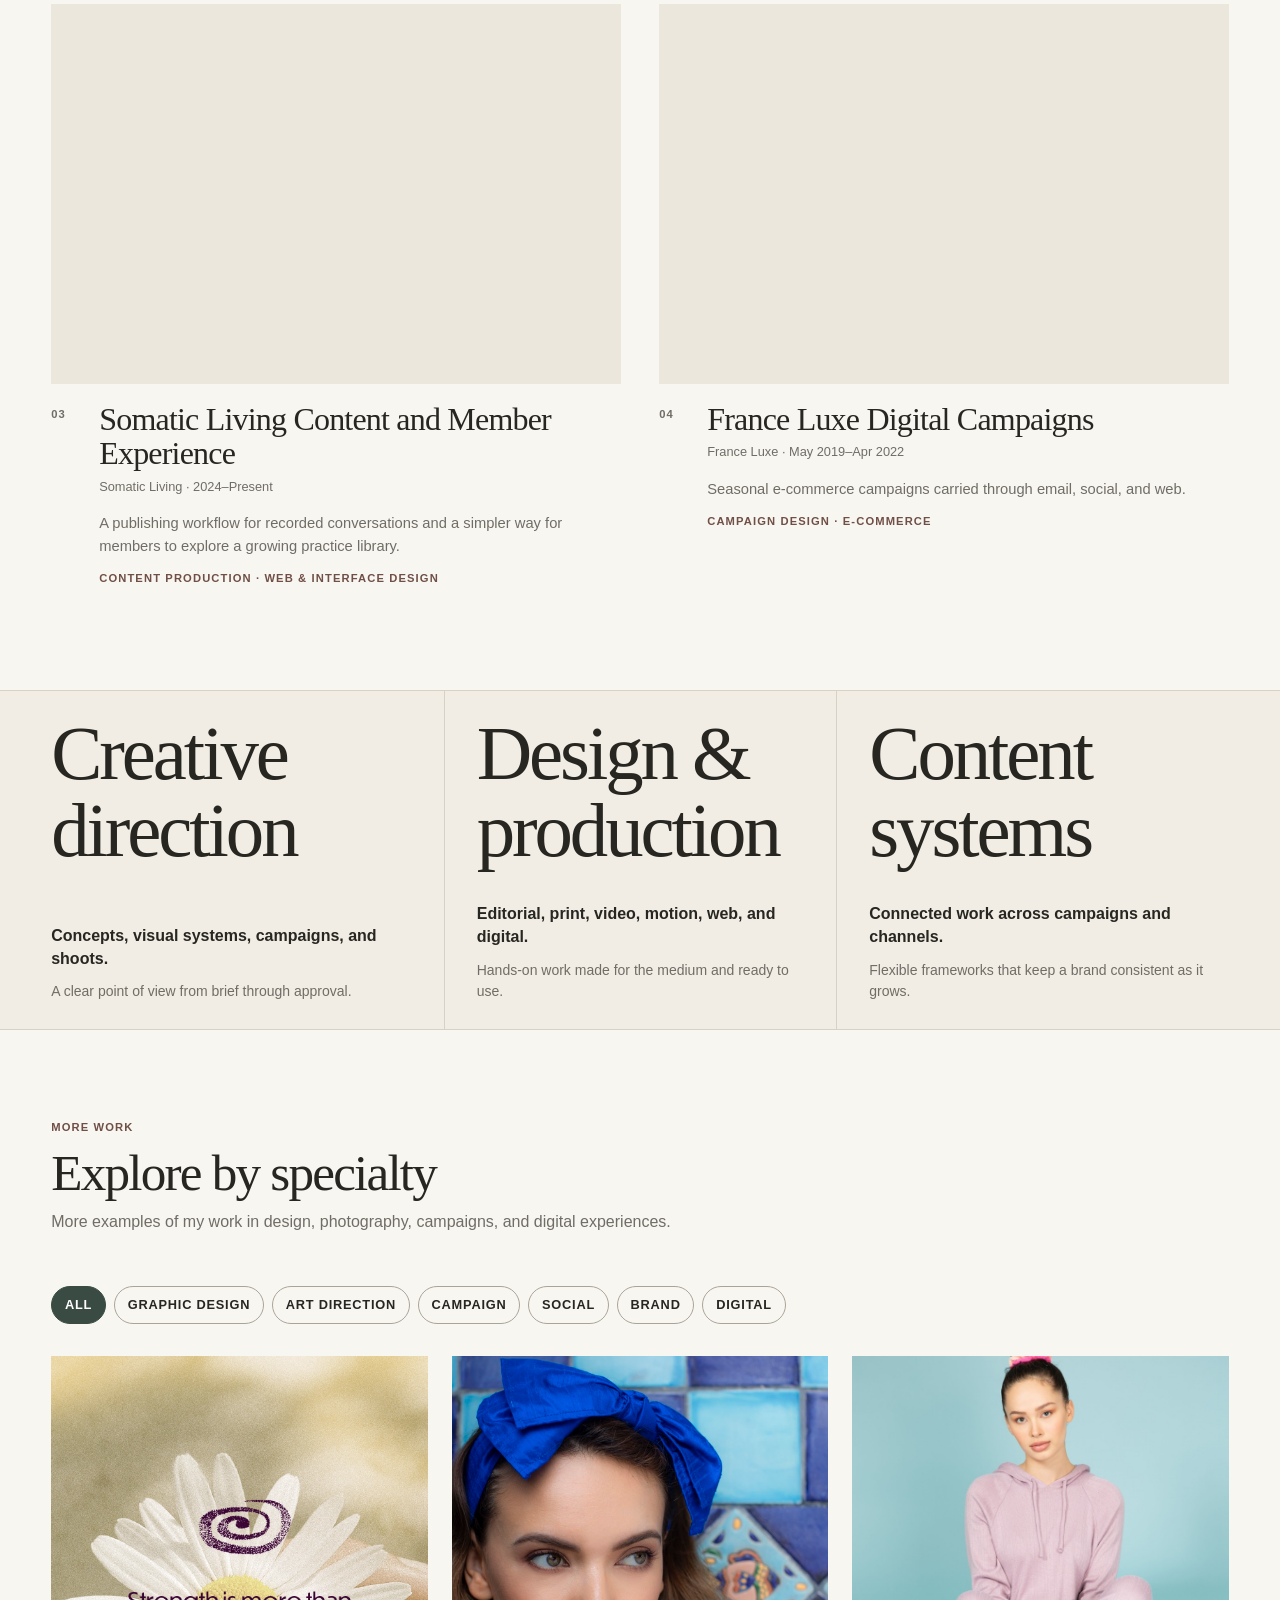
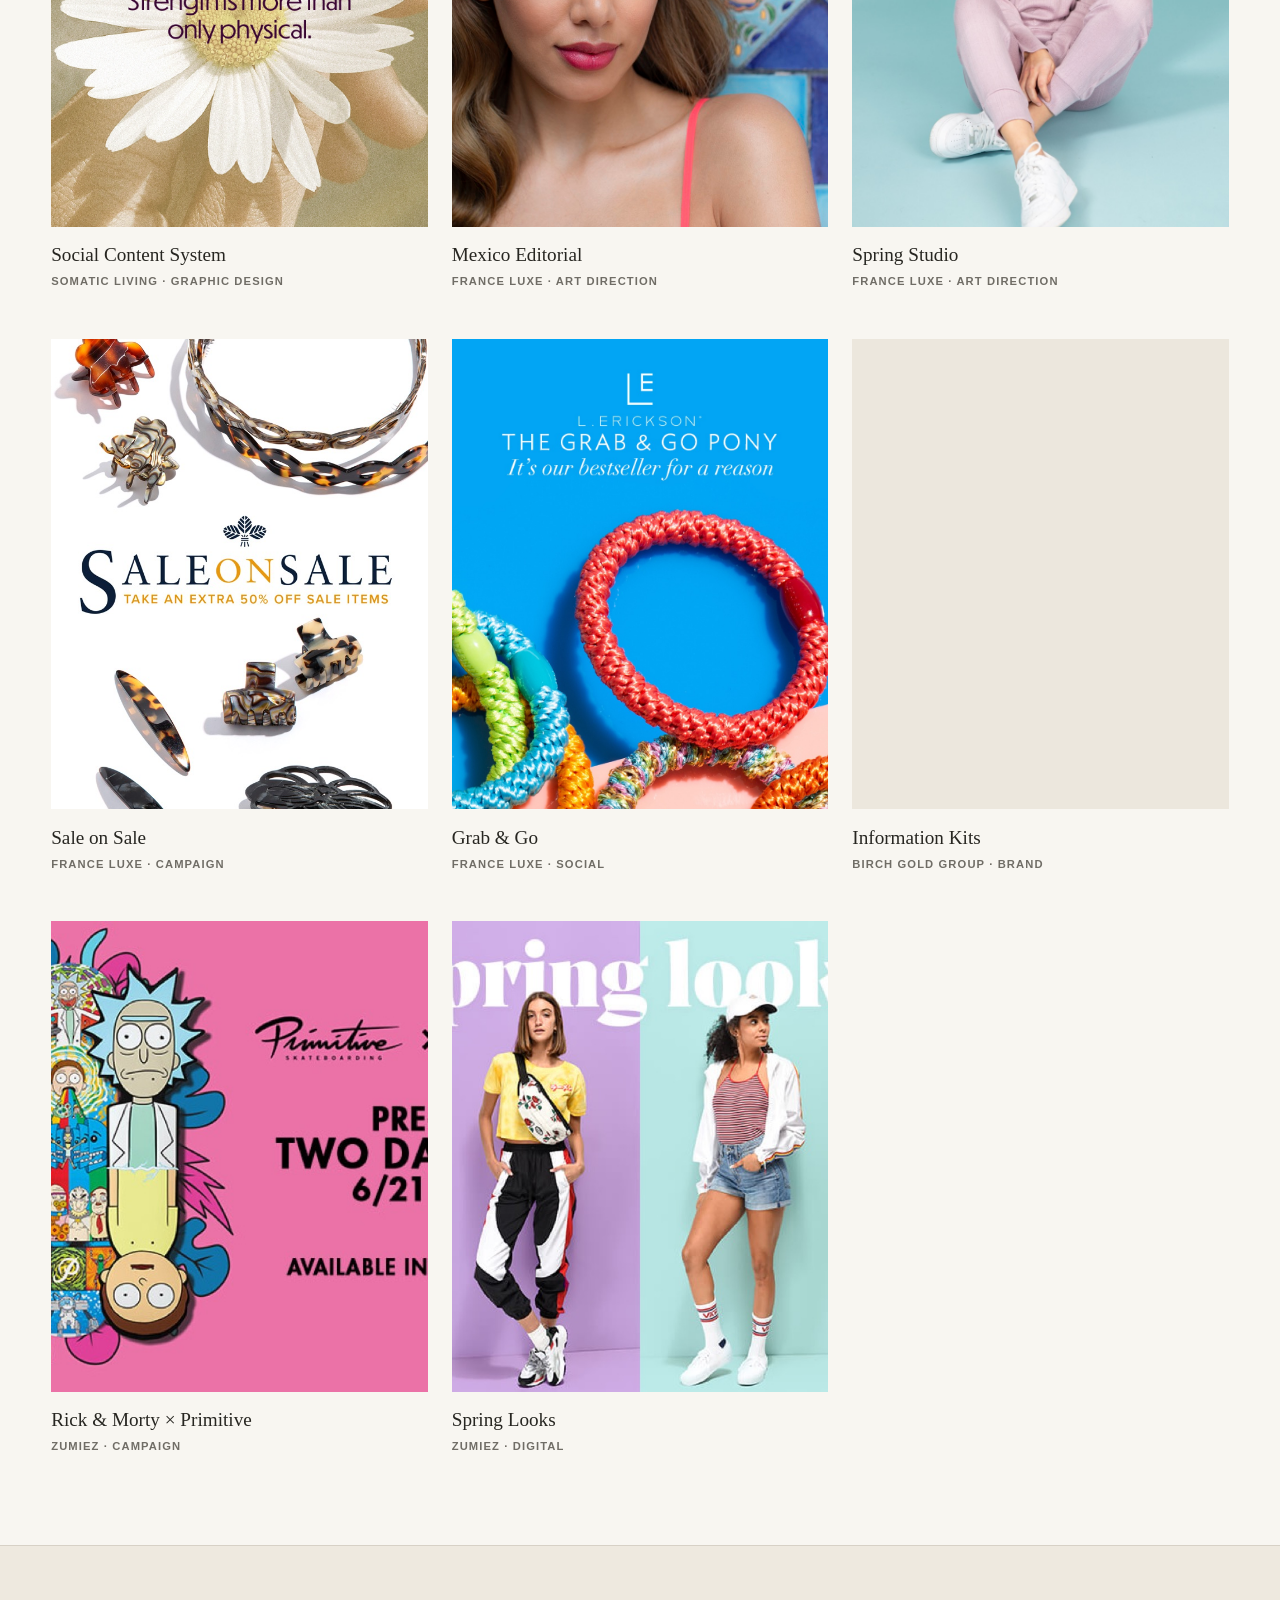
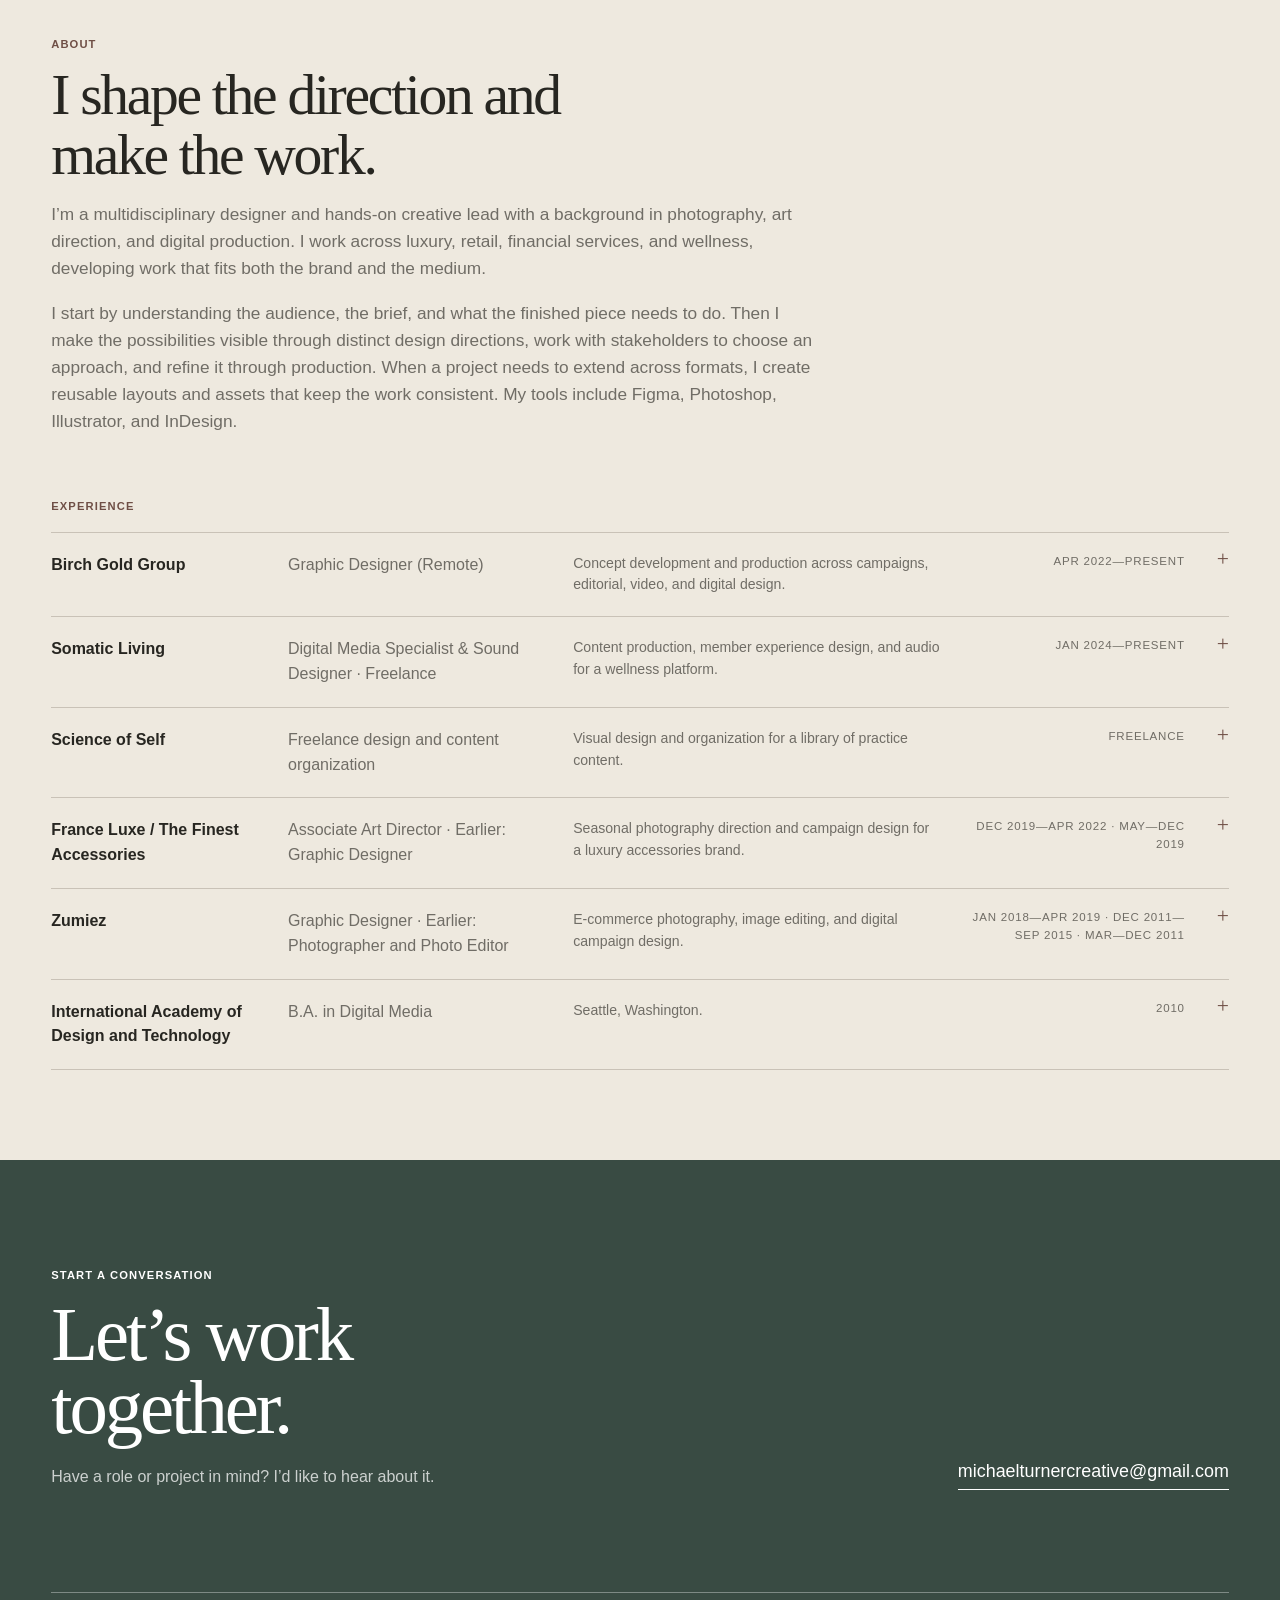
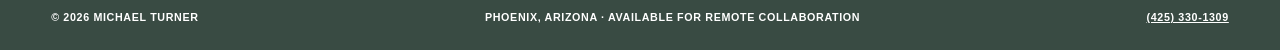
==== commit 141f445a: "Use plain Resume spelling" ====
--- a/index.html
+++ b/index.html
@@ -21,7 +21,7 @@
     <nav class="site-nav" id="site-nav" aria-label="Primary navigation">
       <a href="#work">Work</a>
       <a href="#about">About</a>
-      <a href="assets/Michael-Turner-Resume.pdf" target="_blank" rel="noopener" download="Michael-Turner-Resume.pdf">Résumé</a>
+      <a href="assets/Michael-Turner-Resume.pdf" target="_blank" rel="noopener" download="Michael-Turner-Resume.pdf">Resume</a>
       <a href="mailto:michaelturnercreative@gmail.com">Contact</a>
     </nav>
   </header>
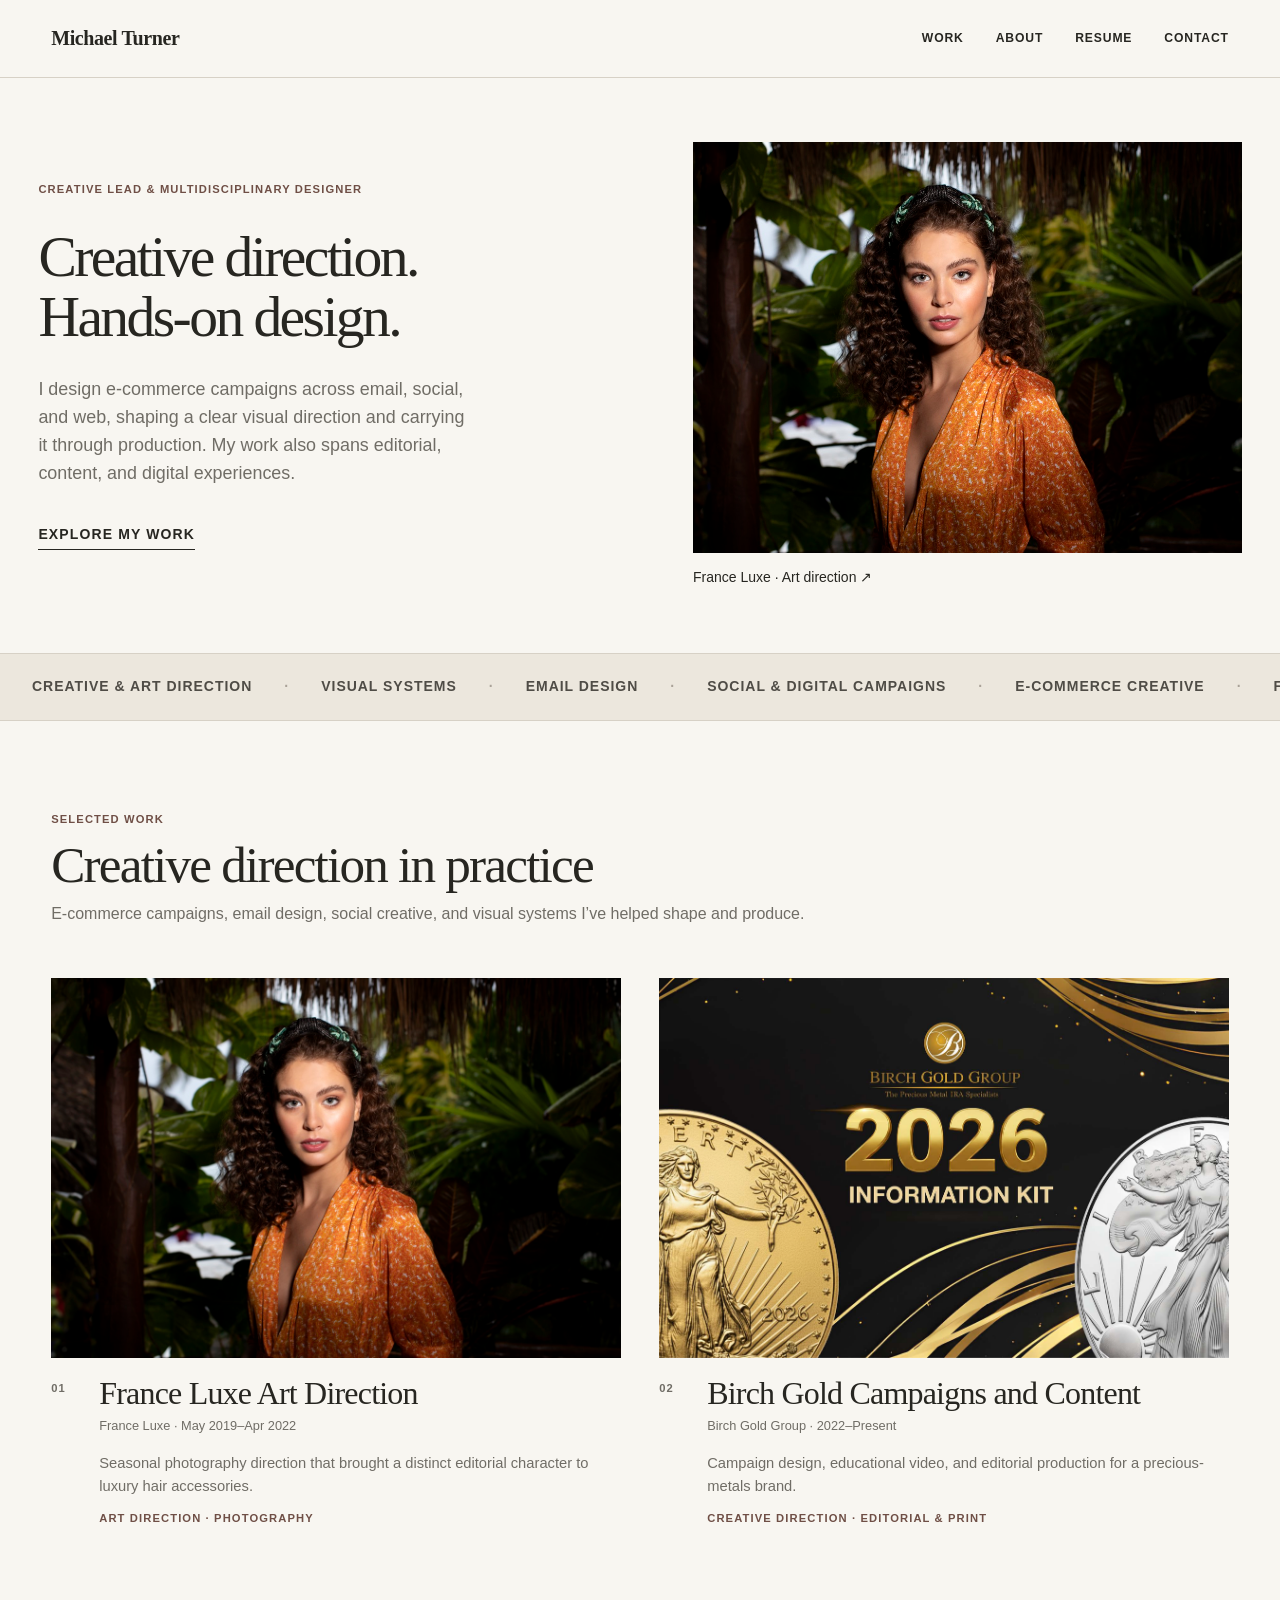
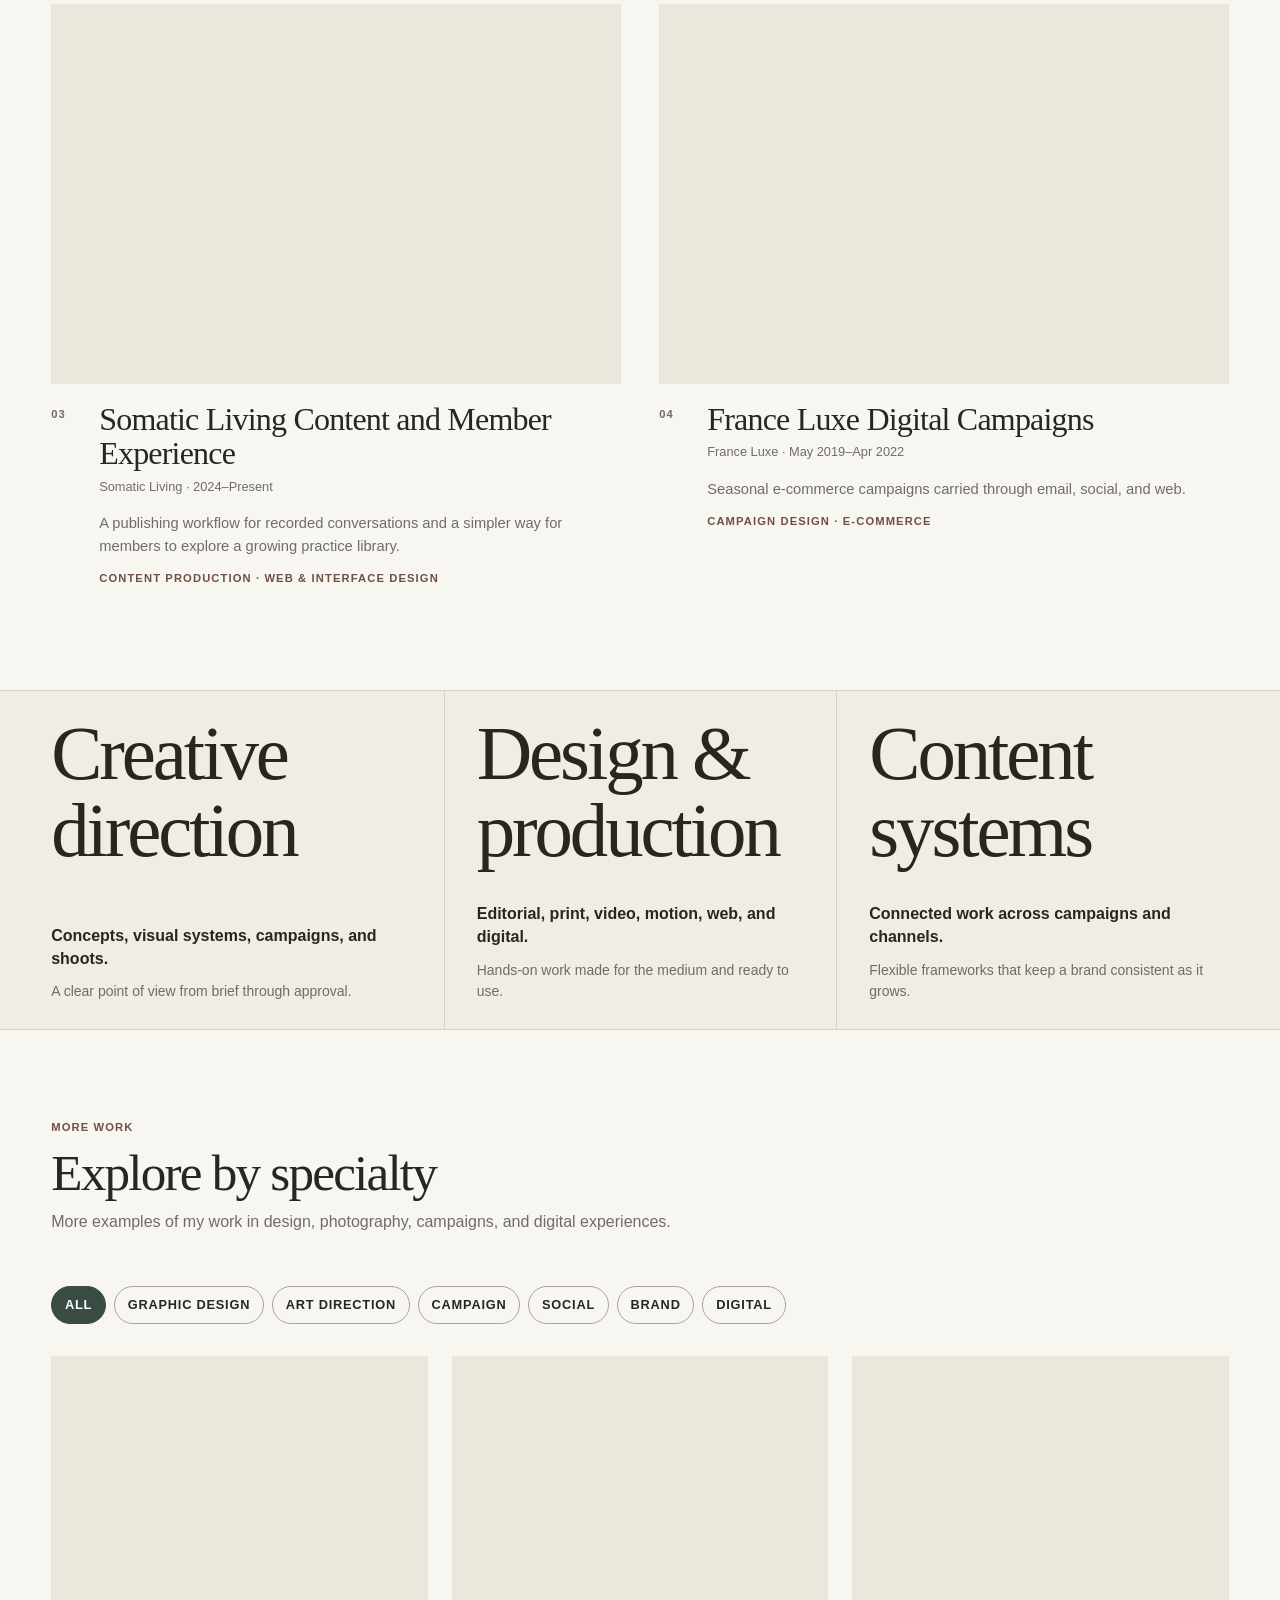
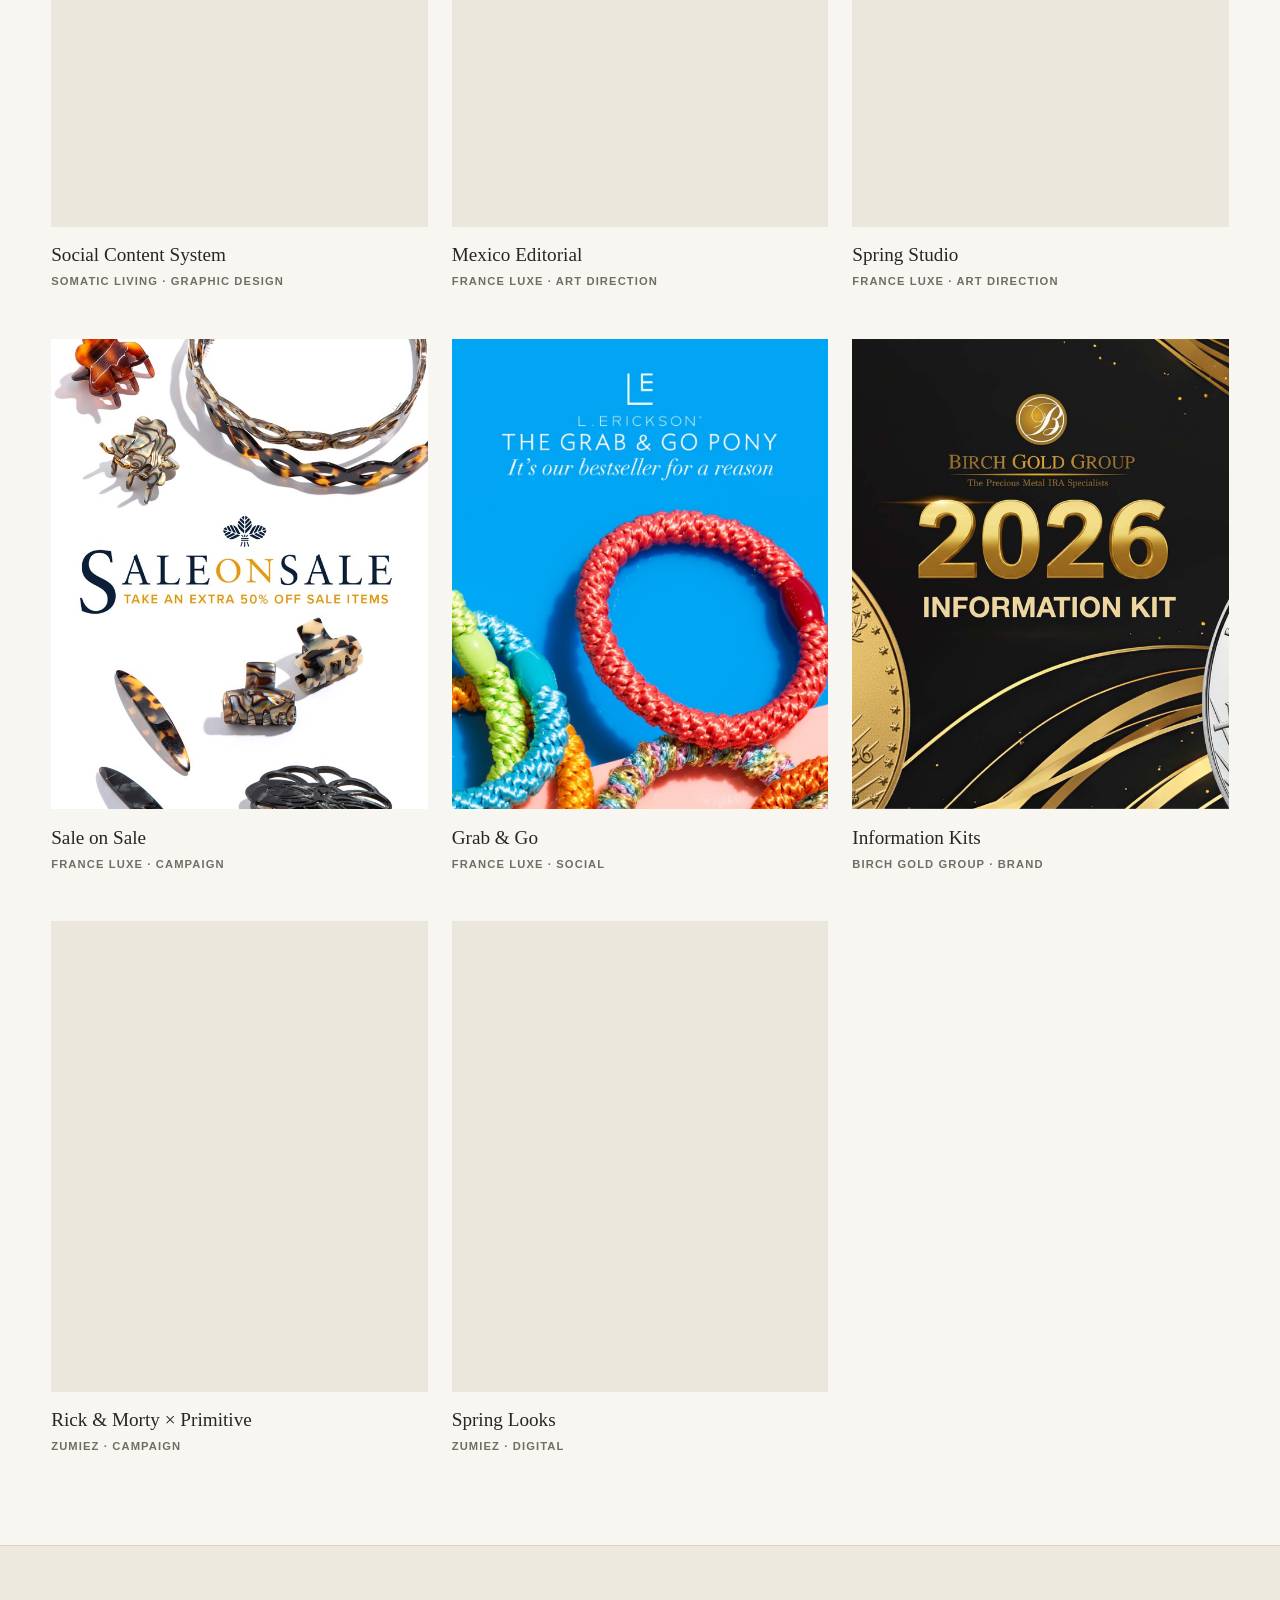
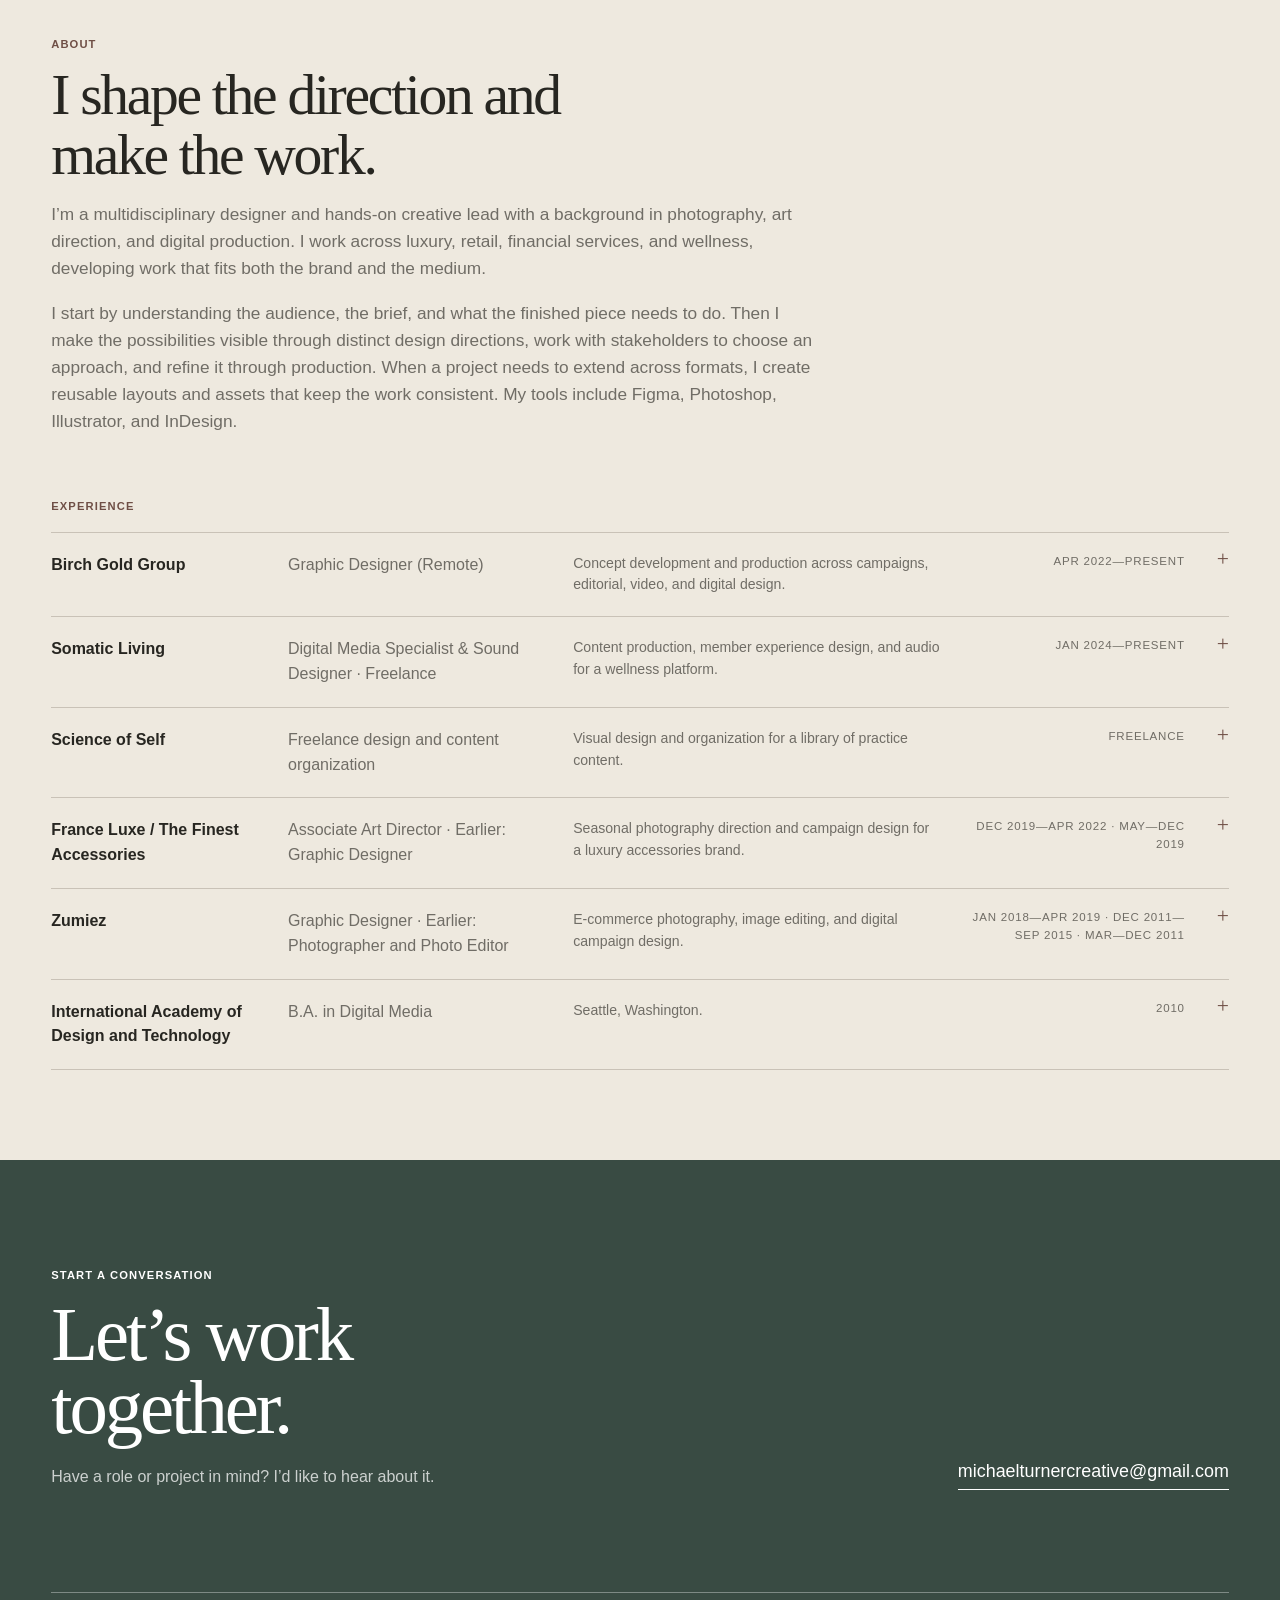
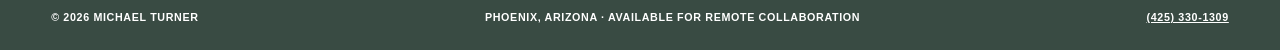
==== commit 79db0b3d: "Replace portfolio resume with updated October PDF" ====
--- a/index.html
+++ b/index.html
@@ -21,7 +21,7 @@
     <nav class="site-nav" id="site-nav" aria-label="Primary navigation">
       <a href="#work">Work</a>
       <a href="#about">About</a>
-      <a href="assets/Michael-Turner-Resume.pdf" target="_blank" rel="noopener" download="Michael-Turner-Resume.pdf">Resume</a>
+      <a href="assets/Michael-Turner-Resume.pdf?v=20261025" target="_blank" rel="noopener" download="Michael-Turner-Resume.pdf">Resume</a>
       <a href="mailto:michaelturnercreative@gmail.com">Contact</a>
     </nav>
   </header>
